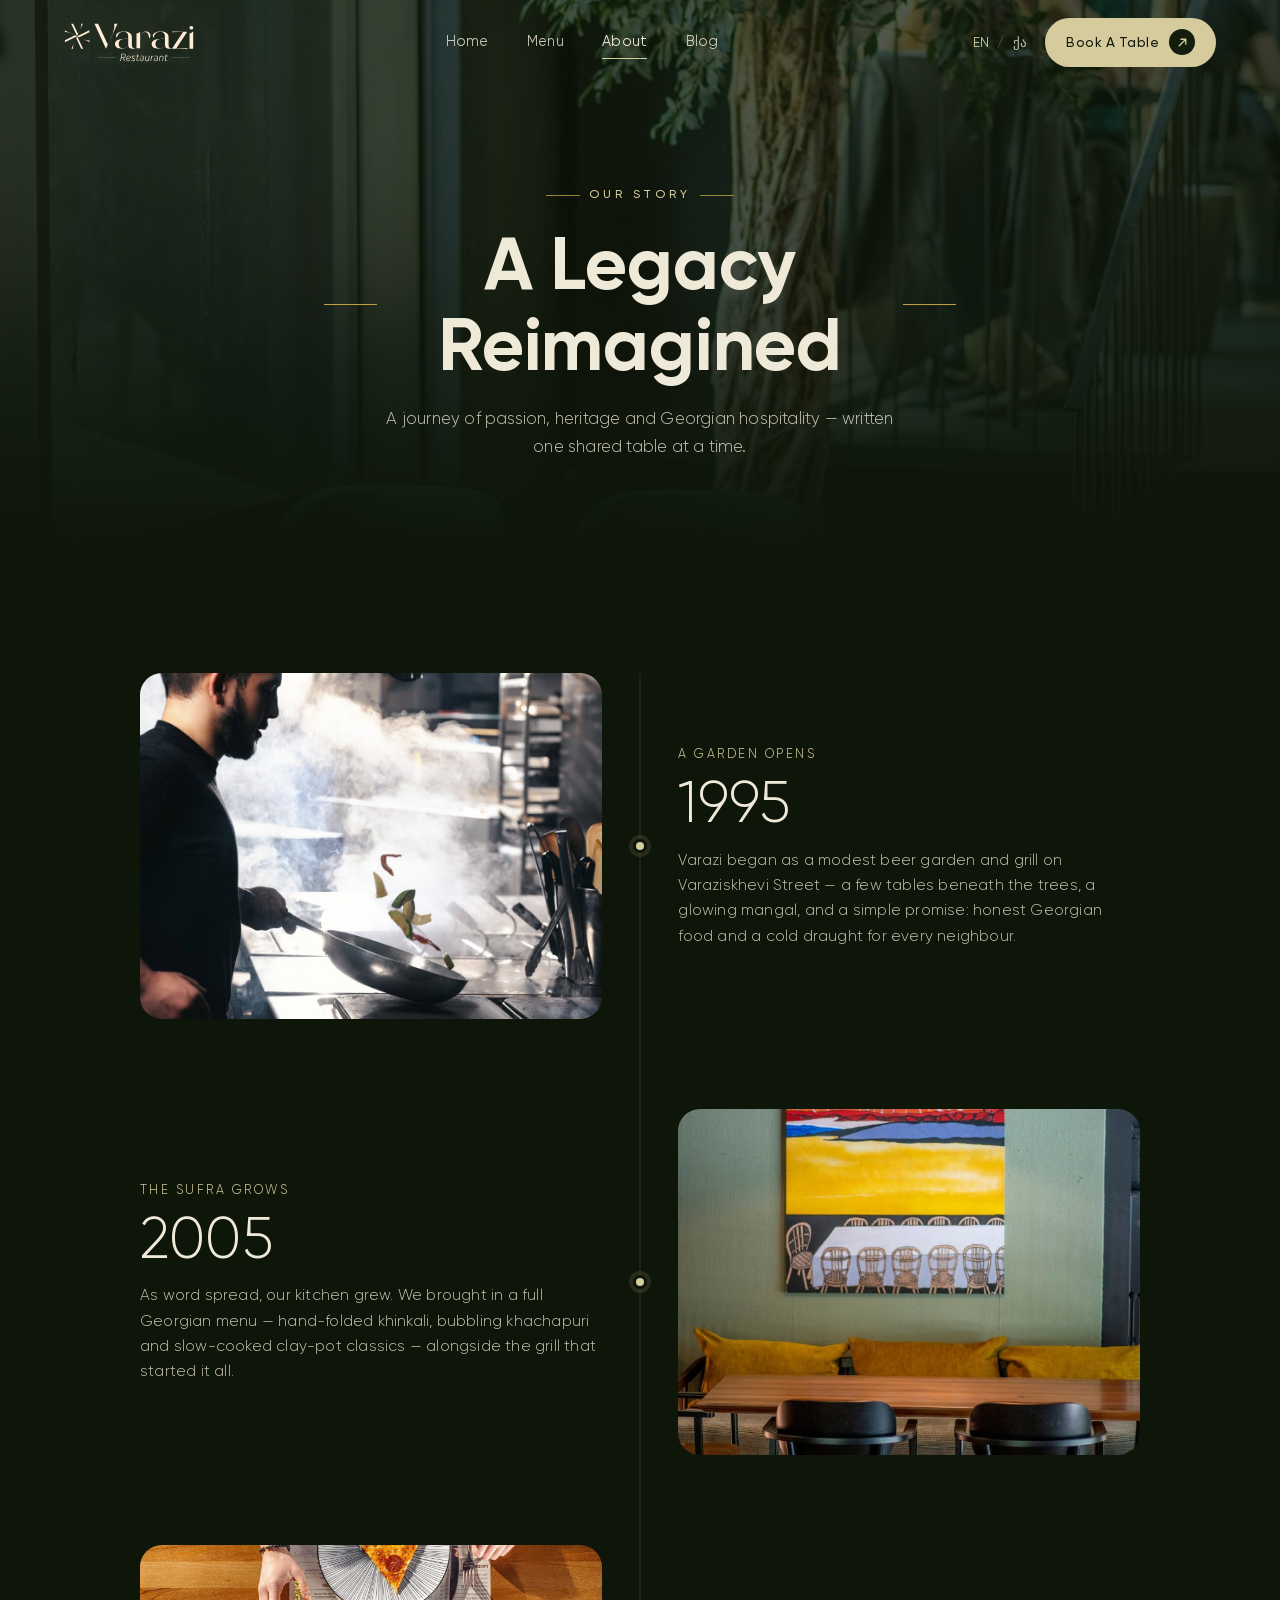
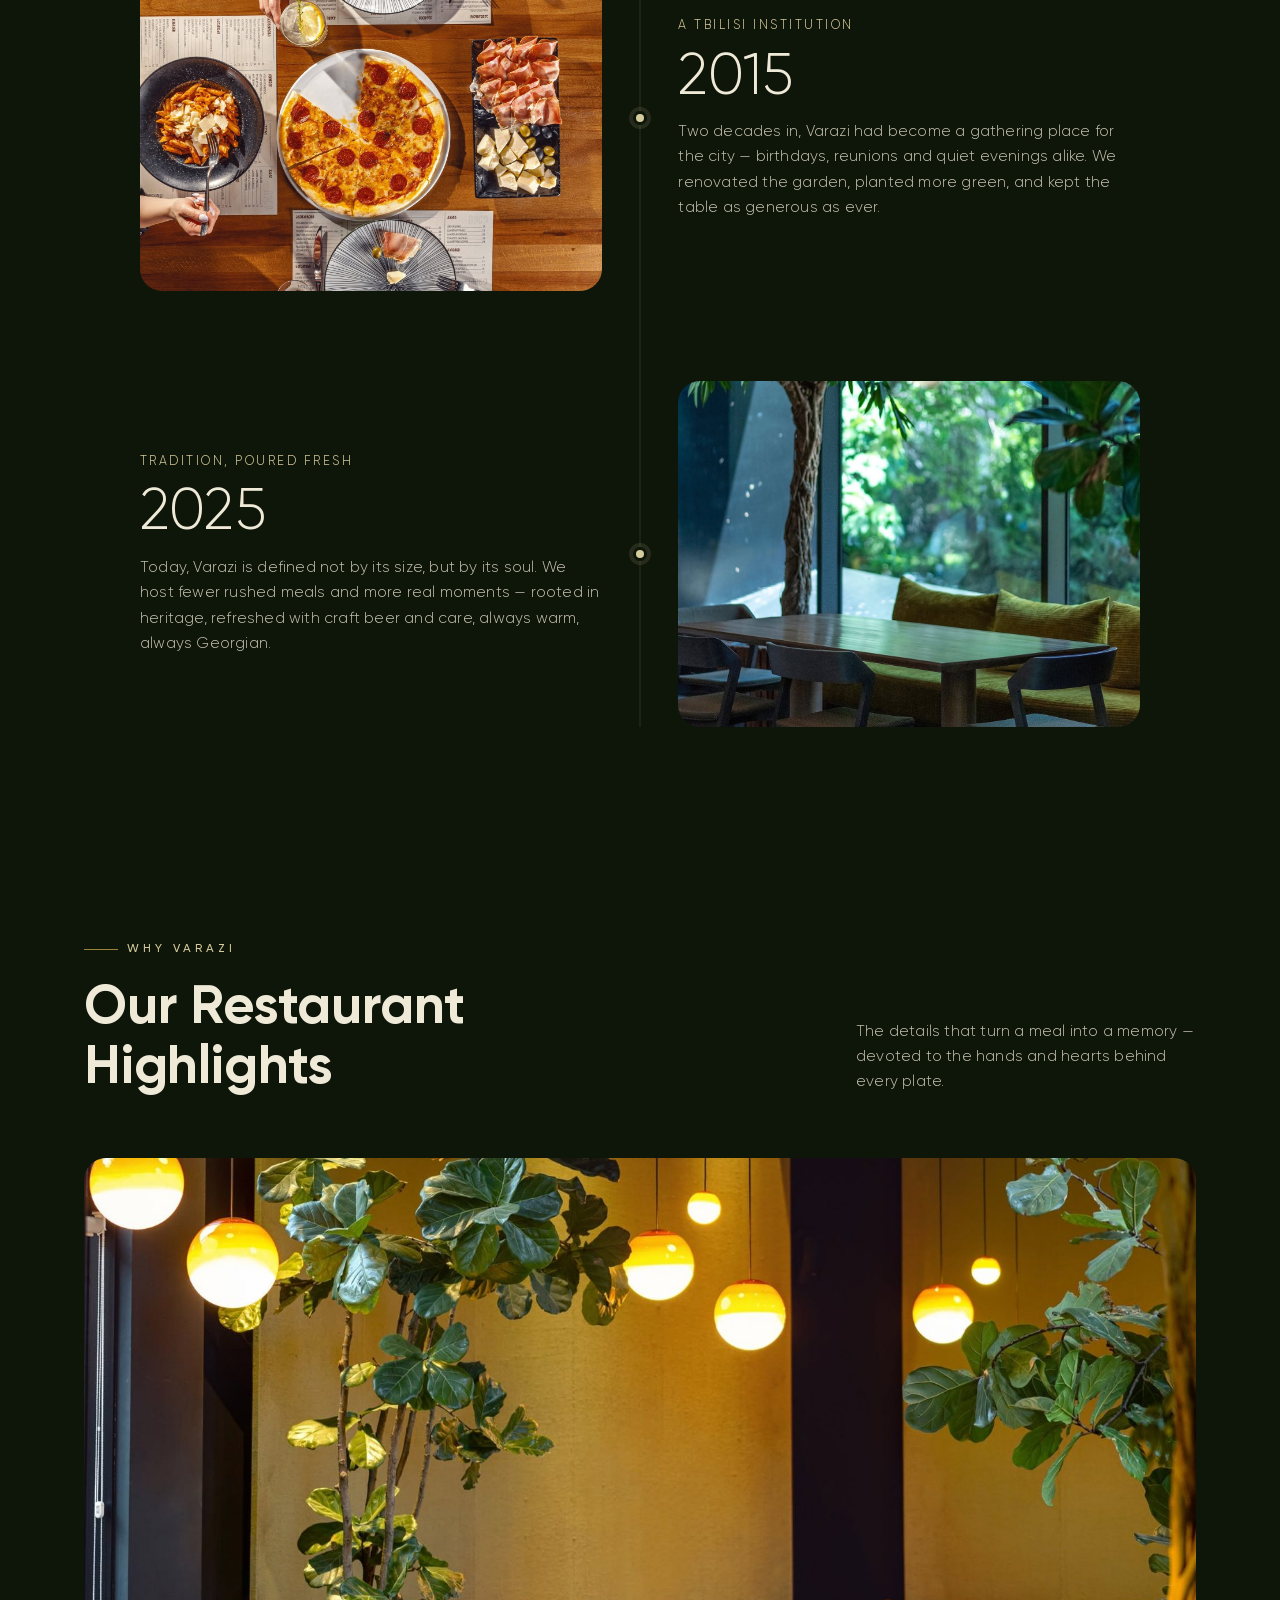
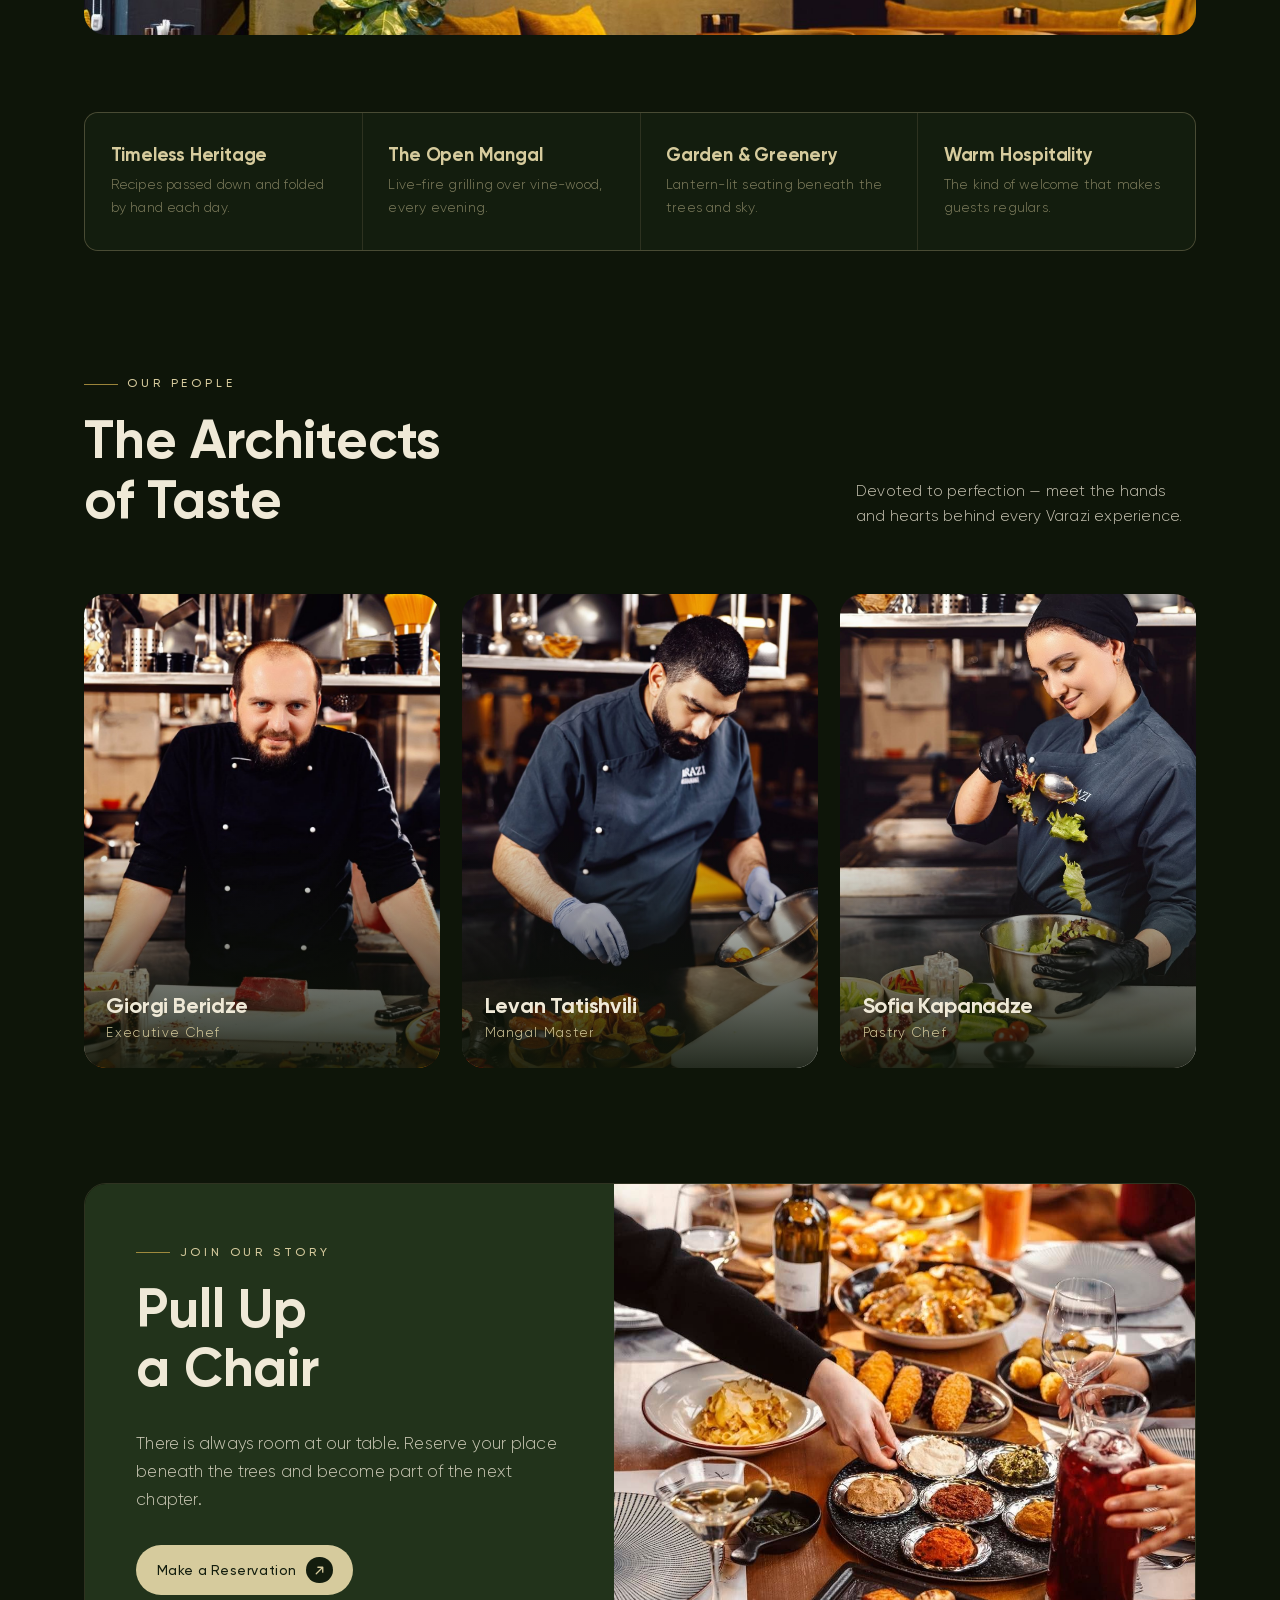
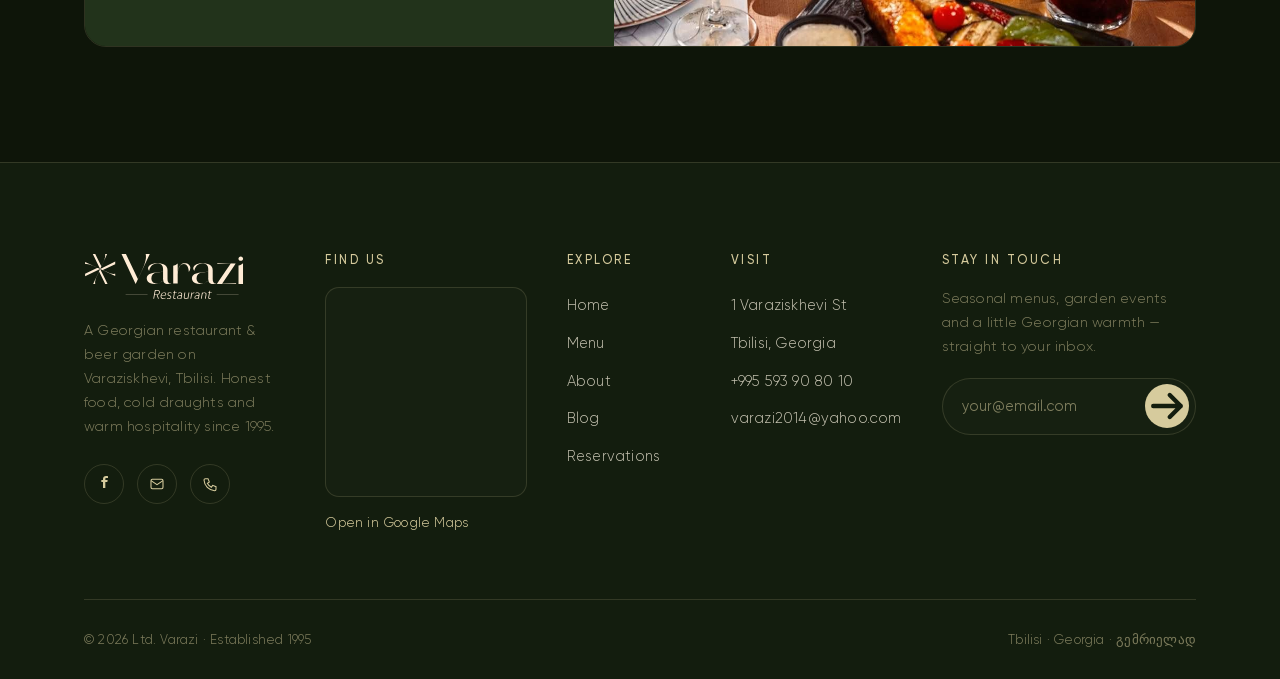
==== about.html @ 7b444b29 "Initial site" ====
<!DOCTYPE html>
<html lang="en">
<head>
<meta charset="UTF-8" />
<meta name="viewport" content="width=device-width, initial-scale=1.0" />
<script>document.documentElement.classList.add('js');(function(){try{var L=localStorage.getItem('varazi-lang')||'en';document.documentElement.lang=L;if(L==='ka')document.documentElement.classList.add('lang-ka');}catch(e){}})();</script>
<title>About — Varazi Georgian Restaurant & Beer Garden</title>
<meta name="description" content="The story of Varazi — three decades of Georgian hospitality, mangal grills and an open-air beer garden on Varaziskhevi, Tbilisi, since 1995." />
<link rel="preconnect" href="https://fonts.googleapis.com" />
<link rel="preconnect" href="https://fonts.gstatic.com" crossorigin />
<link rel="stylesheet" href="assets/css/styles.css?v=8" />
</head>
<body>

<!-- ============ NAV ============ -->
<header class="nav">
  <a class="brand" href="index.html" aria-label="Varazi home">
    <img class="brand-logo" src="assets/img/varazi-logo.svg" alt="Varazi" />
  </a>
  <nav class="nav-links">
    <a href="index.html">Home</a>
    <a href="menu.html">Menu</a>
    <a href="about.html" class="active">About</a>
    <a href="blog.html">Blog</a>
  </nav>
  <div class="nav-cta">
    <div class="lang-switch" role="group" aria-label="Language">
      <button type="button" data-lang="en">EN</button><span>/</span><button type="button" data-lang="ka">ქა</button>
    </div>
    <a href="reservations.html" class="btn btn-primary">Book A Table
      <span class="ico"><svg viewBox="0 0 16 16" fill="none" stroke="currentColor" stroke-width="1.6" stroke-linecap="round" stroke-linejoin="round"><path d="M4 12 12 4M6 4h6v6"/></svg></span>
    </a>
    <button class="nav-toggle" aria-label="Open menu"><span></span><span></span><span></span></button>
  </div>
</header>
<div class="nav-mobile">
  <a href="index.html">Home</a><a href="menu.html">Menu</a><a href="about.html">About</a><a href="blog.html">Blog</a>
  <a href="reservations.html" class="btn btn-primary">Book A Table
    <span class="ico"><svg viewBox="0 0 16 16" fill="none" stroke="currentColor" stroke-width="1.6" stroke-linecap="round" stroke-linejoin="round"><path d="M4 12 12 4M6 4h6v6"/></svg></span>
  </a>
  <div class="lang-switch lang-switch-mobile" role="group" aria-label="Language">
    <button type="button" data-lang="en">English</button><span>/</span><button type="button" data-lang="ka">ქართული</button>
  </div>
</div>

<!-- ============ PAGE HERO ============ -->
<section class="page-hero">
  <div class="hero-bg"><img src="assets/img/interior-7.jpg" alt="The Varazi garden" /></div>
  <div class="inner">
    <span class="eyebrow centered reveal">Our Story</span>
    <h1 class="reveal d1"><span class="deco-title">A Legacy Reimagined</span></h1>
    <p class="lead reveal d2" style="margin-inline:auto">A journey of passion, heritage and Georgian hospitality — written one shared table at a time.</p>
  </div>
</section>

<!-- ============ TIMELINE ============ -->
<section class="section-pad">
  <div class="wrap">
    <div class="timeline">

      <div class="t-item">
        <div class="t-img reveal"><img src="assets/img/interior-kitchen.jpg" alt="The early Varazi kitchen"></div>
        <span class="dot"></span>
        <div class="t-text reveal d1">
          <span class="label">A Garden Opens</span>
          <div class="yr">1995</div>
          <p>Varazi began as a modest beer garden and grill on Varaziskhevi Street — a few tables beneath the trees, a glowing mangal, and a simple promise: honest Georgian food and a cold draught for every neighbour.</p>
        </div>
      </div>

      <div class="t-item">
        <div class="t-img reveal"><img src="assets/img/interior-6.jpg" alt="The growing dining room"></div>
        <span class="dot"></span>
        <div class="t-text reveal d1">
          <span class="label">The Sufra Grows</span>
          <div class="yr">2005</div>
          <p>As word spread, our kitchen grew. We brought in a full Georgian menu — hand-folded khinkali, bubbling khachapuri and slow-cooked clay-pot classics — alongside the grill that started it all.</p>
        </div>
      </div>

      <div class="t-item">
        <div class="t-img reveal"><img src="assets/img/sufra-5.jpg" alt="A full Georgian feast"></div>
        <span class="dot"></span>
        <div class="t-text reveal d1">
          <span class="label">A Tbilisi Institution</span>
          <div class="yr">2015</div>
          <p>Two decades in, Varazi had become a gathering place for the city — birthdays, reunions and quiet evenings alike. We renovated the garden, planted more green, and kept the table as generous as ever.</p>
        </div>
      </div>

      <div class="t-item">
        <div class="t-img reveal"><img src="assets/img/interior-8.jpg" alt="Varazi today"></div>
        <span class="dot"></span>
        <div class="t-text reveal d1">
          <span class="label">Tradition, Poured Fresh</span>
          <div class="yr">2025</div>
          <p>Today, Varazi is defined not by its size, but by its soul. We host fewer rushed meals and more real moments — rooted in heritage, refreshed with craft beer and care, always warm, always Georgian.</p>
        </div>
      </div>

    </div>
  </div>
</section>

<!-- ============ HIGHLIGHTS ============ -->
<section class="section-pad" style="padding-top:0">
  <div class="wrap">
    <div class="sec-head">
      <div class="titles reveal">
        <span class="eyebrow">Why Varazi</span>
        <h2 class="section-title">Our Restaurant<br/>Highlights</h2>
      </div>
      <p class="note reveal d1">The details that turn a meal into a memory — devoted to the hands and hearts behind every plate.</p>
    </div>
    <div class="story-img reveal" style="aspect-ratio:21/9;border-radius:var(--radius-lg);overflow:hidden">
      <img src="assets/img/interior-11.jpg" alt="The Varazi garden at golden hour">
    </div>
    <div class="stats">
      <div class="stat reveal"><h3>Timeless Heritage</h3><p>Recipes passed down and folded by hand each day.</p></div>
      <div class="stat reveal d1"><h3>The Open Mangal</h3><p>Live-fire grilling over vine-wood, every evening.</p></div>
      <div class="stat reveal d2"><h3>Garden &amp; Greenery</h3><p>Lantern-lit seating beneath the trees and sky.</p></div>
      <div class="stat reveal d3"><h3>Warm Hospitality</h3><p>The kind of welcome that makes guests regulars.</p></div>
    </div>
  </div>
</section>

<!-- ============ TEAM ============ -->
<section class="section-pad" style="padding-top:0">
  <div class="wrap">
    <div class="sec-head">
      <div class="titles reveal">
        <span class="eyebrow">Our People</span>
        <h2 class="section-title">The Architects<br/>of Taste</h2>
      </div>
      <p class="note reveal d1">Devoted to perfection — meet the hands and hearts behind every Varazi experience.</p>
    </div>
    <div class="team-grid">
      <article class="team-card reveal">
        <img src="assets/img/sheff.jpg" alt="Giorgi Beridze">
        <div class="info"><h3>Giorgi Beridze</h3><span>Executive Chef</span></div>
      </article>
      <article class="team-card reveal d1">
        <img src="assets/img/interior-kitchen-3.jpg" alt="Levan Tatishvili">
        <div class="info"><h3>Levan Tatishvili</h3><span>Mangal Master</span></div>
      </article>
      <article class="team-card reveal d2">
        <img src="assets/img/interior-kitchen-4.jpg" alt="Sofia Kapanadze">
        <div class="info"><h3>Sofia Kapanadze</h3><span>Pastry Chef</span></div>
      </article>
    </div>
  </div>
</section>

<!-- ============ CTA ============ -->
<section class="section-pad" style="padding-top:0">
  <div class="wrap">
    <div class="reserve-cta reveal">
      <div class="info">
        <span class="eyebrow">Join Our Story</span>
        <h2 class="section-title">Pull Up<br/>a Chair</h2>
        <p class="lead" style="margin:1.2rem 0 2rem">There is always room at our table. Reserve your place beneath the trees and become part of the next chapter.</p>
        <a href="reservations.html" class="btn btn-primary">Make a Reservation
          <span class="ico"><svg viewBox="0 0 16 16" fill="none" stroke="currentColor" stroke-width="1.6" stroke-linecap="round" stroke-linejoin="round"><path d="M4 12 12 4M6 4h6v6"/></svg></span>
        </a>
      </div>
      <div class="pic"><img src="assets/img/sufra-1.jpg" alt="A shared Georgian table"></div>
    </div>
  </div>
</section>

<!-- ============ FOOTER ============ -->
<footer class="footer">
  <div class="wrap">
    <div class="footer-grid">
      <div>
        <a class="brand" href="index.html">
          <img class="brand-logo" src="assets/img/varazi-logo.svg" alt="Varazi" />
        </a>
        <p class="about">A Georgian restaurant &amp; beer garden on Varaziskhevi, Tbilisi. Honest food, cold draughts and warm hospitality since 1995.</p>
        <div class="socials">
          <a href="https://facebook.com/varazibeergarden" aria-label="Facebook"><svg viewBox="0 0 24 24" width="16" fill="currentColor"><path d="M14 9h3l.5-3H14V4.5c0-.8.3-1.5 1.5-1.5H18V.2C17.5.1 16.3 0 15 0c-2.7 0-4.5 1.6-4.5 4.6V6H8v3h2.5v9H14V9z"/></svg></a>
          <a href="mailto:varazi2014@yahoo.com" aria-label="Email"><svg viewBox="0 0 24 24" width="16" fill="none" stroke="currentColor" stroke-width="1.6"><rect x="3" y="5" width="18" height="14" rx="2"/><path d="m3 7 9 6 9-6"/></svg></a>
          <a href="tel:+995593908010" aria-label="Phone"><svg viewBox="0 0 24 24" width="16" fill="none" stroke="currentColor" stroke-width="1.6"><path d="M5 4h4l2 5-3 2a14 14 0 0 0 6 6l2-3 5 2v4a2 2 0 0 1-2 2A17 17 0 0 1 3 6a2 2 0 0 1 2-2z"/></svg></a>
        </div>
      </div>
      <div class="map">
        <h4>Find Us</h4>
        <div class="map-embed">
          <iframe src="https://www.openstreetmap.org/export/embed.html?bbox=44.77422%2C41.70745%2C44.78622%2C41.71545&amp;layer=mapnik&amp;marker=41.71145%2C44.78022" title="Varazi location map" loading="lazy" referrerpolicy="no-referrer-when-downgrade" allowfullscreen></iframe>
          <a class="map-overlay" href="https://www.google.com/maps/search/?api=1&amp;query=1+Varaziskhevi+Street,+Tbilisi,+Georgia" target="_blank" rel="noopener" aria-label="Open Varazi location in Google Maps"></a>
        </div>
        <a class="map-link" href="https://www.google.com/maps/search/?api=1&amp;query=1+Varaziskhevi+Street,+Tbilisi,+Georgia" target="_blank" rel="noopener">Open in Google Maps</a>
      </div>
      <div class="col">
        <h4>Explore</h4>
        <a href="index.html">Home</a><a href="menu.html">Menu</a><a href="about.html">About</a><a href="blog.html">Blog</a><a href="reservations.html">Reservations</a>
      </div>
      <div class="col">
        <h4>Visit</h4>
        <a href="#">1 Varaziskhevi St</a><a href="#">Tbilisi, Georgia</a><a href="tel:+995593908010">+995 593 90 80 10</a><a href="mailto:varazi2014@yahoo.com">varazi2014@yahoo.com</a>
      </div>
      <div class="news">
        <h4>Stay in Touch</h4>
        <p>Seasonal menus, garden events and a little Georgian warmth — straight to your inbox.</p>
        <form>
          <input type="email" placeholder="your@email.com" required aria-label="Email address" />
          <button type="submit" aria-label="Subscribe"><svg viewBox="0 0 16 16" fill="none" stroke="currentColor" stroke-width="1.6" stroke-linecap="round" stroke-linejoin="round"><path d="M3 8h10M9 4l4 4-4 4"/></svg></button>
        </form>
      </div>
    </div>
    <div class="footer-bottom">
      <span>© <span id="year">2025</span> Ltd. Varazi · Established 1995</span>
      <span>Tbilisi · Georgia · გემრიელად</span>
    </div>
  </div>
</footer>

<script>
(function(){
  var els=[].slice.call(document.querySelectorAll('.reveal'));
  if(!els.length)return;
  var showAll=function(){els.forEach(function(e){e.classList.add('in');});};
  if('IntersectionObserver' in window){
    var io=new IntersectionObserver(function(en){
      en.forEach(function(x){if(x.isIntersecting){x.target.classList.add('in');io.unobserve(x.target);}});
    },{threshold:0.08,rootMargin:'0px 0px -5% 0px'});
    els.forEach(function(e){io.observe(e);});
    setTimeout(showAll,1200);
    window.addEventListener('load',function(){setTimeout(showAll,200);});
  } else { showAll(); }
})();
</script>
<script src="assets/js/i18n.js?v=1"></script>
<script src="assets/js/main.js?v=3"></script>
</body>
</html>
---- assets/css/styles.css ----
/* ============================================================
   VARAZI — Restaurant & Beer Garden, Tbilisi
   Design system based on the Varazi brand book
   ============================================================ */

/* ---------- Fonts ---------- */
/* Noto Sans Georgian — Georgian text */
@import url('https://fonts.googleapis.com/css2?family=Noto+Sans+Georgian:wght@300;400;500;600;700&display=swap');

/* ---- Brand fonts (self-hosted) ---- */
/* Gilroy — primary sans (English / Latin), per brand book */
@font-face{font-family:'Gilroy';src:url('../fonts/Gilroy-Light.woff') format('woff');font-weight:300;font-style:normal;font-display:swap}
@font-face{font-family:'Gilroy';src:url('../fonts/Gilroy-Regular.woff') format('woff');font-weight:400;font-style:normal;font-display:swap}
@font-face{font-family:'Gilroy';src:url('../fonts/Gilroy-Medium.woff') format('woff');font-weight:500;font-style:normal;font-display:swap}
@font-face{font-family:'Gilroy';src:url('../fonts/Gilroy-SemiBold.woff') format('woff');font-weight:600;font-style:normal;font-display:swap}
@font-face{font-family:'Gilroy';src:url('../fonts/Gilroy-Bold.woff') format('woff');font-weight:700;font-style:normal;font-display:swap}
@font-face{font-family:'Gilroy';src:url('../fonts/Gilroy-ExtraBold.woff') format('woff');font-weight:800;font-style:normal;font-display:swap}
/* BPG Irubaqidze — Georgian, per brand book */
@font-face{font-family:'BPG Irubaqidze';src:url('../fonts/BPG-Irubaqidze.otf') format('opentype');font-weight:400;font-style:normal;font-display:swap}
/* Gilroy GEO — Georgian (only the Heavy weight was provided) */
@font-face{font-family:'Gilroy GEO';src:url('../fonts/GilroyGEO-Heavy.woff2') format('woff2'),url('../fonts/GilroyGEO-Heavy.woff') format('woff');font-weight:300 900;font-style:normal;font-display:swap}

/* ---------- Design tokens ---------- */
:root{
  /* Brand greens */
  --green-950:#0E1509;
  --green-900:#131D0E;
  --green-850:#162011;
  --green-800:#1A2615;
  --green-700:#22331B;
  --green-600:#2A3F23;
  --green-500:#3a5130;
  --olive:#526126;
  --sage:#98A869;

  /* Brand golds / warm */
  --gold:#D6CB9D;
  --gold-deep:#BFA047;
  --gold-bright:#D8B34A;
  --brass:#7B6823;
  --tan:#AA9C75;
  --red:#6D2324;

  /* Neutrals */
  --cream:#EFE9D7;
  --text:rgba(239,233,215,.82);
  --muted:rgba(214,203,157,.55);
  --line:rgba(214,203,157,.16);
  --line-strong:rgba(214,203,157,.30);

  /* Type */
  --serif:'Gilroy',-apple-system,Segoe UI,sans-serif;
  --geo:'Noto Serif Georgian',serif;
  --sans:'Gilroy',-apple-system,Segoe UI,Roboto,sans-serif;

  /* Layout */
  --wrap:1240px;
  --pad:clamp(20px,5vw,80px);
  --radius:14px;
  --radius-lg:22px;
  --ease:cubic-bezier(.22,.61,.36,1);
}

/* ---------- Reset ---------- */
*,*::before,*::after{box-sizing:border-box;margin:0;padding:0}
html{scroll-behavior:smooth;-webkit-text-size-adjust:100%}
body{
  font-family:var(--sans);
  background:var(--green-950);
  color:var(--text);
  line-height:1.65;
  font-weight:300;
  letter-spacing:.2px;
  overflow-x:hidden;
  -webkit-font-smoothing:antialiased;
}
img{display:block;max-width:100%;height:auto}
a{color:inherit;text-decoration:none}
button{font-family:inherit;cursor:pointer;border:none;background:none;color:inherit}
ul{list-style:none}
::selection{background:var(--gold);color:var(--green-900)}

/* ---------- Typography ---------- */
h1,h2,h3,h4{font-family:var(--serif);font-weight:700;color:var(--cream);line-height:1.1;letter-spacing:-.2px}
.display{font-size:clamp(2.6rem,6.5vw,5.6rem);font-weight:800;letter-spacing:-.5px}
h2.section-title{font-size:clamp(2rem,4.5vw,3.4rem)}
.eyebrow{
  font-family:var(--sans);font-weight:500;font-size:.74rem;
  letter-spacing:.32em;text-transform:uppercase;color:var(--gold);
  display:inline-flex;align-items:center;gap:.8em;
}
.eyebrow::before{content:"";width:34px;height:1px;background:var(--gold-deep);opacity:.8}
.eyebrow.centered{justify-content:center}
.eyebrow.centered::after{content:"";width:34px;height:1px;background:var(--gold-deep);opacity:.8}
.lead{font-size:1.05rem;color:var(--text);max-width:48ch}
.geo{font-family:var(--geo)}

/* ---------- Layout helpers ---------- */
.wrap{max-width:var(--wrap);margin-inline:auto;padding-inline:var(--pad)}
section{position:relative}
.section-pad{padding-block:clamp(64px,9vw,130px)}
.center{text-align:center}
.muted{color:var(--muted)}

/* ---------- Buttons ---------- */
.btn{
  display:inline-flex;align-items:center;gap:.7em;
  font-family:var(--sans);font-weight:500;font-size:.86rem;letter-spacing:.04em;
  padding:.85em 1.5em;border-radius:999px;
  transition:all .35s var(--ease);white-space:nowrap;
}
.btn .ico{
  display:grid;place-items:center;width:1.9em;height:1.9em;border-radius:50%;
  transition:transform .4s var(--ease),background .35s;
}
.btn svg{width:13px;height:13px}
.btn-primary{background:var(--gold);color:var(--green-900)}
.btn-primary .ico{background:var(--green-900);color:var(--gold)}
.btn-primary:hover{background:var(--gold-bright);transform:translateY(-2px)}
.btn-primary:hover .ico{transform:rotate(45deg)}
.btn-ghost{border:1px solid var(--line-strong);color:var(--cream)}
.btn-ghost .ico{background:rgba(214,203,157,.12);color:var(--gold)}
.btn-ghost:hover{border-color:var(--gold);background:rgba(214,203,157,.06)}
.btn-ghost:hover .ico{transform:rotate(45deg)}

/* ============================================================
   NAVBAR
   ============================================================ */
.nav{
  position:fixed;inset:0 0 auto 0;z-index:100;
  display:flex;align-items:center;justify-content:space-between;
  gap:2rem;padding:1.1rem var(--pad);
  transition:background .4s var(--ease),padding .4s var(--ease),border-color .4s;
  border-bottom:1px solid transparent;
}
.nav.scrolled{
  background:rgba(14,21,9,.86);backdrop-filter:blur(14px);
  border-bottom-color:var(--line);padding-block:.7rem;
}
.brand{display:flex;align-items:center;gap:.6rem;z-index:2}
.brand .mark{width:26px;height:26px;color:var(--gold);flex:none}
.brand .word{
  font-family:var(--serif);font-weight:600;font-size:1.5rem;
  letter-spacing:.22em;color:var(--cream);padding-left:.1em;
}
.brand-logo{width:130px;height:auto;flex:none;display:block;transition:width .4s var(--ease)}
.nav.scrolled .brand-logo{width:110px}
.footer .brand-logo{width:160px}

/* ---------- Language switch ---------- */
.lang-switch{display:flex;align-items:center;gap:.35rem;font-size:.82rem;font-weight:500;letter-spacing:.04em}
.lang-switch button{color:var(--text);padding:.2em .2em;transition:color .3s;font-family:inherit}
.lang-switch button:hover{color:var(--cream)}
.lang-switch button.active{color:var(--gold)}
.lang-switch span{opacity:.35}
.lang-switch-mobile{font-size:1.1rem;gap:.7rem;margin-top:.5rem}

/* ---------- Georgian language overrides ---------- */
html.lang-ka{--serif:'Noto Sans Georgian','Gilroy',sans-serif;--sans:'Noto Sans Georgian','Gilroy',sans-serif}
html.lang-ka h1,html.lang-ka h2,html.lang-ka h3,html.lang-ka h4{letter-spacing:0}
html.lang-ka .eyebrow,html.lang-ka .nav-links a{letter-spacing:.12em}
html.lang-ka .brand .word{letter-spacing:.1em}
/* Georgian headings run wider — size them so two-part titles stay on 2 lines */
html.lang-ka .section-title{font-size:clamp(1.5rem,2.6vw,2.05rem)}
html.lang-ka .sec-head .titles{max-width:46ch}
/* Georgian logo is taller — narrow it so both logos share the same height */
html.lang-ka .brand-logo{width:101px}
html.lang-ka .nav.scrolled .brand-logo{width:88px}
html.lang-ka .footer .brand-logo{width:126px}
.nav-links{display:flex;gap:2.4rem;align-items:center}
.nav-links a{
  font-size:.9rem;font-weight:400;color:var(--text);position:relative;padding:.2em 0;
  transition:color .3s;
}
.nav-links a::after{
  content:"";position:absolute;left:0;bottom:-2px;width:0;height:1px;
  background:var(--gold);transition:width .35s var(--ease);
}
.nav-links a:hover,.nav-links a.active{color:var(--cream)}
.nav-links a:hover::after,.nav-links a.active::after{width:100%}
.nav-cta{display:flex;align-items:center;gap:1rem;z-index:2}
.nav-mobile{display:none}
.nav-toggle{display:none;flex-direction:column;gap:5px;width:30px;height:24px;justify-content:center}
.nav-toggle span{height:1.5px;background:var(--cream);transition:.3s var(--ease);transform-origin:center}
.nav-toggle.open span:nth-child(1){transform:translateY(6.5px) rotate(45deg)}
.nav-toggle.open span:nth-child(2){opacity:0}
.nav-toggle.open span:nth-child(3){transform:translateY(-6.5px) rotate(-45deg)}

/* ============================================================
   HERO
   ============================================================ */
.hero{min-height:100svh;display:flex;align-items:center;position:relative;overflow:hidden}
.hero-bg{position:absolute;inset:0;z-index:0}
.hero-bg img{width:100%;height:100%;object-fit:cover;object-position:center}
.hero-bg::after{
  content:"";position:absolute;inset:0;
  background:
    linear-gradient(90deg,var(--green-950) 0%,rgba(14,21,9,.78) 38%,rgba(14,21,9,.25) 70%,rgba(14,21,9,.45) 100%),
    linear-gradient(0deg,var(--green-950) 2%,transparent 30%);
}
.hero-inner{position:relative;z-index:2;width:100%;padding-block:120px 60px}
.hero-dishes{display:flex;gap:1.2rem;margin-bottom:2.2rem}
.hero-dishes img{
  width:clamp(78px,9vw,120px);height:clamp(78px,9vw,120px);border-radius:50%;
  object-fit:cover;border:1px solid var(--line-strong);
  box-shadow:0 18px 40px rgba(0,0,0,.5);
}
.hero-dishes img:nth-child(2){transform:translateY(22px)}
.hero-dishes img:nth-child(3){transform:translateY(6px)}
.hero h1{margin:.4rem 0 1.4rem;max-width:14ch}
.hero .lead{margin-bottom:2.4rem}
.hero-actions{display:flex;gap:1rem;flex-wrap:wrap}
.scroll-hint{
  position:absolute;bottom:26px;left:50%;transform:translateX(-50%);z-index:2;
  font-size:.7rem;letter-spacing:.3em;text-transform:uppercase;color:var(--muted);
  display:flex;flex-direction:column;align-items:center;gap:.7rem;
}
.scroll-hint::after{content:"";width:1px;height:42px;background:linear-gradient(var(--gold),transparent);animation:pulse 2.2s infinite}
@keyframes pulse{0%,100%{opacity:.3}50%{opacity:1}}

/* ============================================================
   SECTION HEADER (shared)
   ============================================================ */
.sec-head{display:flex;justify-content:space-between;align-items:flex-end;gap:2rem;flex-wrap:wrap;margin-bottom:clamp(2.4rem,5vw,4rem)}
.sec-head .titles{max-width:40ch}
.sec-head h2{margin-top:1rem}
.sec-head .note{max-width:34ch;color:var(--text);font-size:.96rem}

/* ============================================================
   MENU CATEGORIES (home)
   ============================================================ */
.menu-feature{display:grid;grid-template-columns:1.1fr .9fr;gap:clamp(2rem,5vw,5rem);align-items:center}
.menu-list .m-item{
  display:block;padding:1.6rem 0;border-top:1px solid var(--line);
  transition:padding .4s var(--ease);
}
.menu-list .m-item:last-child{border-bottom:1px solid var(--line)}
.menu-list .m-item .row{display:flex;justify-content:space-between;align-items:center;gap:1rem}
.menu-list .m-item h3{font-size:clamp(1.5rem,2.6vw,2rem);transition:color .35s}
.menu-list .m-item p{margin-top:.5rem;font-size:.92rem;max-width:46ch;color:var(--muted)}
.menu-list .m-item .arrow{
  flex:none;width:28px;height:28px;display:grid;place-items:center;color:var(--gold);
  opacity:.6;transition:transform .45s var(--ease),opacity .3s var(--ease);
}
.menu-list .m-item .arrow svg{width:17px;height:17px;stroke-width:1.4}
.menu-list .m-item:hover{padding-left:1rem}
.menu-list .m-item:hover h3{color:var(--gold)}
.menu-list .m-item:hover .arrow{opacity:1;transform:translate(5px,-5px)}
.menu-feature-img{position:relative;border-radius:var(--radius-lg);overflow:hidden;aspect-ratio:4/5}
.menu-feature-img img{width:100%;height:100%;object-fit:cover;transition:transform 1.2s var(--ease)}
.menu-feature-img:hover img{transform:scale(1.06)}
.menu-feature-img .tag{
  position:absolute;left:1.2rem;bottom:1.2rem;background:rgba(14,21,9,.7);
  backdrop-filter:blur(6px);border:1px solid var(--line);padding:.5rem 1rem;border-radius:999px;
  font-size:.78rem;letter-spacing:.1em;color:var(--gold)
}

/* ============================================================
   SIGNATURE DISHES (carousel)
   ============================================================ */
.sig{background:var(--green-900)}
.sig-track-wrap{overflow:hidden}
.sig-track{display:flex;gap:1.4rem;cursor:ew-resize;touch-action:pan-y;user-select:none;will-change:transform}
.sig-card img{user-select:none;-webkit-user-drag:none}
.sig-card{
  flex:0 0 clamp(240px,28vw,330px);position:relative;border-radius:var(--radius-lg);
  overflow:hidden;aspect-ratio:3/4;
}
.sig-card img{width:100%;height:100%;object-fit:cover;transition:transform 1s var(--ease)}
.sig-card::after{content:"";position:absolute;inset:0;background:linear-gradient(0deg,rgba(14,21,9,.92),transparent 55%)}
.sig-card:hover img{transform:scale(1.07)}
.sig-card .cap{position:absolute;left:1.3rem;right:1.3rem;bottom:1.3rem;z-index:2}
.sig-card .cap small{color:var(--gold);font-size:.72rem;letter-spacing:.2em;text-transform:uppercase}
.sig-card .cap h3{font-size:1.3rem;margin-top:.35rem}
.sig-nav{display:flex;gap:.8rem;margin-top:2.2rem;justify-content:flex-end}
.sig-nav button{
  width:48px;height:48px;border-radius:50%;border:1px solid var(--line-strong);
  display:grid;place-items:center;color:var(--cream);transition:.3s
}
.sig-nav button:hover{background:var(--gold);color:var(--green-900);border-color:var(--gold)}
.sig-nav button:disabled{opacity:.3;cursor:default}
.sig-nav button:disabled:hover{background:none;color:var(--cream);border-color:var(--line-strong)}

/* ============================================================
   AMBIANCE GALLERY
   ============================================================ */
.gallery-row{display:grid;grid-template-columns:repeat(4,1fr);gap:1rem}
.gallery-row figure{overflow:hidden;border-radius:var(--radius);position:relative;aspect-ratio:4/5}
.gallery-row img{width:100%;height:100%;object-fit:cover;transition:transform 1s var(--ease)}
.gallery-row figure:hover img{transform:scale(1.08)}

/* ============================================================
   STORY / ABOUT TEASER + STATS
   ============================================================ */
.story{display:grid;grid-template-columns:.9fr 1.1fr;gap:clamp(2rem,5vw,5rem);align-items:center}
.story-img{position:relative;border-radius:var(--radius-lg);overflow:hidden;aspect-ratio:4/5}
.story-img img{width:100%;height:100%;object-fit:cover}
.badge{
  position:absolute;top:1.2rem;left:1.2rem;display:inline-flex;align-items:center;gap:.5rem;
  background:rgba(14,21,9,.78);backdrop-filter:blur(6px);border:1px solid var(--line);
  padding:.5rem 1rem;border-radius:999px;font-size:.78rem;color:var(--gold)
}
.story blockquote{
  font-family:var(--serif);font-style:italic;font-size:clamp(1.2rem,2vw,1.5rem);
  color:var(--cream);border-left:2px solid var(--gold-deep);padding-left:1.4rem;margin:1.6rem 0 2rem;line-height:1.5
}
.stats{display:grid;grid-template-columns:repeat(4,1fr);gap:1px;background:var(--line);border:1px solid var(--line);border-radius:var(--radius);overflow:hidden;margin-top:clamp(3rem,6vw,5rem)}
.stat{background:var(--green-900);padding:2rem 1.6rem;transition:background .4s}
.stat:hover{background:var(--green-850)}
.stat h3{font-size:1.15rem;color:var(--gold);margin-bottom:.5rem}
.stat p{font-size:.86rem;color:var(--muted)}

/* ============================================================
   TESTIMONIALS
   ============================================================ */
.testi{background:var(--green-900)}
.testi-grid{display:grid;grid-template-columns:1fr 1fr;gap:1.6rem}
.testi-card{background:var(--green-850);border:1px solid var(--line);border-radius:var(--radius-lg);overflow:hidden;display:flex;flex-direction:column}
.testi-card .who{display:flex;align-items:center;gap:1rem;padding:1.6rem 1.6rem 0}
.testi-card .who img{width:54px;height:54px;border-radius:50%;object-fit:cover;border:1px solid var(--line-strong)}
.testi-card .who h4{font-size:1.05rem}
.testi-card .who span{font-size:.78rem;color:var(--muted)}
.testi-card .photo{margin:1.4rem 1.6rem;border-radius:var(--radius);overflow:hidden;aspect-ratio:16/9}
.testi-card .photo img{width:100%;height:100%;object-fit:cover}
.testi-card .body{padding:0 1.6rem 1.8rem}
.stars{color:var(--gold-bright);letter-spacing:.2em;font-size:.95rem;margin-bottom:.8rem}
.testi-card .body h3{font-size:1.3rem;margin-bottom:.7rem}
.testi-card .body p{font-size:.92rem;color:var(--text)}

/* ============================================================
   RESERVATION CTA (home)
   ============================================================ */
.reserve-cta{display:grid;grid-template-columns:1fr 1.1fr;gap:0;border-radius:var(--radius-lg);overflow:hidden;border:1px solid var(--line)}
.reserve-cta .info{background:var(--green-700);padding:clamp(2rem,4vw,3.4rem)}
.reserve-cta .info h2{margin:1rem 0 2rem}
.hours{display:grid;gap:1.4rem;margin-bottom:2rem}
.hours .h-row{display:flex;justify-content:space-between;border-bottom:1px dashed var(--line);padding-bottom:.9rem}
.hours .h-row .day{color:var(--gold);font-size:.9rem;letter-spacing:.05em}
.hours .h-row .time{color:var(--cream);font-family:var(--serif);font-size:1.05rem}
.addr{font-size:.9rem;color:var(--text);margin-bottom:2rem;line-height:1.8}
.addr strong{color:var(--gold);font-weight:500;display:block;letter-spacing:.1em;text-transform:uppercase;font-size:.74rem;margin-bottom:.3rem}
.reserve-cta .pic{position:relative;min-height:340px}
.reserve-cta .pic img{position:absolute;inset:0;width:100%;height:100%;object-fit:cover}

/* ============================================================
   FOOTER
   ============================================================ */
.footer{background:var(--green-900);border-top:1px solid var(--line);padding-top:clamp(3.5rem,7vw,6rem)}
.footer-grid{display:grid;grid-template-columns:1.3fr 1.3fr .8fr .8fr 1.4fr;gap:2.5rem}
.footer .brand{margin-bottom:1.2rem}
.footer .about{font-size:.9rem;color:var(--muted);max-width:32ch;margin-bottom:1.6rem}
.footer .socials{display:flex;gap:.8rem}
.footer .socials a{width:40px;height:40px;border:1px solid var(--line);border-radius:50%;display:grid;place-items:center;color:var(--gold);transition:.3s}
.footer .socials a:hover{background:var(--gold);color:var(--green-900);border-color:var(--gold)}
.footer .map-embed{position:relative;border:1px solid var(--line);border-radius:var(--radius);overflow:hidden;height:210px;background:var(--green-850)}
.footer .map-embed .map-overlay{position:absolute;inset:0;z-index:2;cursor:pointer}
.footer .map-embed iframe{display:block;width:100%;height:100%;border:0;filter:grayscale(.2) contrast(.95)}
.footer .map-link{display:inline-block;font-size:.85rem;color:var(--gold);margin-top:.9rem;transition:color .3s}
.footer .map-link:hover{color:var(--gold-bright)}
.footer h4{font-family:var(--sans);font-size:.78rem;letter-spacing:.2em;text-transform:uppercase;color:var(--gold);margin-bottom:1.3rem;font-weight:500}
.footer .col a{display:block;font-size:.92rem;color:var(--text);padding:.42rem 0;transition:color .3s,padding-left .3s}
.footer .col a:hover{color:var(--gold);padding-left:.4rem}
.news p{font-size:.9rem;color:var(--muted);margin-bottom:1.2rem}
.news form{display:flex;gap:.6rem;background:var(--green-850);border:1px solid var(--line);border-radius:999px;padding:.35rem .35rem .35rem 1.2rem}
.news input{flex:1;background:none;border:none;color:var(--cream);font-family:var(--sans);font-size:.9rem;outline:none}
.news input::placeholder{color:var(--muted)}
.news button{width:44px;height:44px;border-radius:50%;background:var(--gold);color:var(--green-900);display:grid;place-items:center;flex:none;transition:.3s}
.news button:hover{background:var(--gold-bright)}
.footer-bottom{display:flex;justify-content:space-between;gap:1rem;flex-wrap:wrap;border-top:1px solid var(--line);margin-top:clamp(3rem,5vw,4.5rem);padding:1.8rem 0;font-size:.82rem;color:var(--muted)}

/* ---------- Back to top ---------- */
.back-to-top{
  position:fixed;right:clamp(18px,3vw,34px);bottom:clamp(18px,3vw,34px);z-index:90;
  width:48px;height:48px;border-radius:50%;display:grid;place-items:center;
  background:rgba(239,233,215,.92);color:var(--green-900);
  border:1px solid rgba(255,255,255,.45);box-shadow:0 10px 30px rgba(0,0,0,.35);
  -webkit-backdrop-filter:blur(8px);backdrop-filter:blur(8px);cursor:pointer;
  opacity:0;transform:translateY(14px) scale(.9);pointer-events:none;
  transition:opacity .4s var(--ease),transform .4s var(--ease),background .3s
}
.back-to-top svg{width:20px;height:20px}
.back-to-top.show{opacity:1;transform:none;pointer-events:auto}
.back-to-top:hover{background:#fff;transform:translateY(-3px)}

/* ============================================================
   PAGE HERO (inner pages)
   ============================================================ */
.page-hero{min-height:62vh;display:flex;align-items:center;justify-content:center;text-align:center;position:relative;overflow:hidden;padding-top:80px}
.page-hero .hero-bg::after{background:linear-gradient(0deg,var(--green-950),rgba(14,21,9,.55)),radial-gradient(ellipse at center,transparent,rgba(14,21,9,.5))}
.page-hero .inner{position:relative;z-index:2;max-width:760px;padding-inline:var(--pad)}
.page-hero h1{margin:1.2rem 0;font-size:clamp(2.4rem,6vw,4.6rem)}
.page-hero .deco-title{display:inline-flex;align-items:center;gap:1.2rem}
.page-hero .deco-title::before,.page-hero .deco-title::after{content:"";width:clamp(30px,8vw,80px);height:1px;background:var(--gold-deep)}

/* ============================================================
   ABOUT — TIMELINE
   ============================================================ */
.timeline{position:relative;max-width:1000px;margin-inline:auto}
.timeline::before{content:"";position:absolute;left:50%;top:0;bottom:0;width:1px;background:var(--line);transform:translateX(-50%)}
.t-item{display:grid;grid-template-columns:1fr 1fr;gap:clamp(2rem,6vw,5rem);align-items:center;margin-bottom:clamp(3rem,7vw,6rem);position:relative}
.t-item .t-img{border-radius:var(--radius-lg);overflow:hidden;aspect-ratio:4/3}
.t-item .t-img img{width:100%;height:100%;object-fit:cover;transition:transform 1.1s var(--ease)}
.t-item .t-img:hover img{transform:scale(1.06)}
.t-item .dot{position:absolute;left:50%;top:50%;transform:translate(-50%,-50%);width:14px;height:14px;border-radius:50%;background:var(--gold);border:3px solid var(--green-950);box-shadow:0 0 0 4px rgba(214,203,157,.12)}
.t-item:nth-child(even) .t-img{order:2}
.t-item .t-text .yr{font-family:var(--serif);font-size:clamp(2.4rem,5vw,3.6rem);color:var(--cream);line-height:1}
.t-item .t-text .label{color:var(--gold);font-size:.78rem;letter-spacing:.2em;text-transform:uppercase;margin-bottom:.6rem;display:block}
.t-item .t-text p{margin-top:1rem;color:var(--text);font-size:.96rem}

/* ============================================================
   TEAM
   ============================================================ */
.team-grid{display:grid;grid-template-columns:repeat(3,1fr);gap:1.4rem}
.team-card{position:relative;border-radius:var(--radius-lg);overflow:hidden;aspect-ratio:3/4}
.team-card img{width:100%;height:100%;object-fit:cover;transition:transform 1s var(--ease)}
.team-card::after{content:"";position:absolute;inset:0;background:linear-gradient(0deg,rgba(14,21,9,.9),transparent 50%)}
.team-card:hover img{transform:scale(1.06)}
.team-card .info{position:absolute;left:1.4rem;bottom:1.4rem;z-index:2}
.team-card .info h3{font-size:1.35rem}
.team-card .info span{color:var(--gold);font-size:.82rem;letter-spacing:.1em}

/* ============================================================
   MENU PAGE
   ============================================================ */
.menu-tabs{display:flex;gap:.7rem;flex-wrap:wrap;justify-content:center;margin-bottom:clamp(2.5rem,5vw,4rem)}
.menu-tabs button{
  padding:.6em 1.4em;border-radius:999px;border:1px solid var(--line-strong);
  font-size:.85rem;color:var(--text);letter-spacing:.04em;transition:.3s
}
.menu-tabs button:hover{border-color:var(--gold);color:var(--cream)}
.menu-tabs button.active{background:var(--gold);color:var(--green-900);border-color:var(--gold)}
.menu-cat{margin-bottom:clamp(3.5rem,7vw,6rem);scroll-margin-top:120px}
.menu-cat .cat-head{display:flex;align-items:center;gap:1.5rem;margin-bottom:2.6rem}
.menu-cat .cat-head .cimg{width:84px;height:84px;border-radius:50%;object-fit:cover;border:1px solid var(--line-strong);flex:none}
.menu-cat .cat-head h2{font-size:clamp(1.8rem,3.5vw,2.6rem)}
.menu-cat .cat-head p{font-size:.9rem;color:var(--muted);margin-top:.3rem}
.dish-grid{display:grid;grid-template-columns:1fr 1fr;gap:1.6rem 3.5rem}
.dish{display:flex;gap:1.2rem;align-items:flex-start;padding-bottom:1.5rem;border-bottom:1px solid var(--line)}
.dish .dimg{width:74px;height:74px;border-radius:12px;object-fit:cover;flex:none}
.dish .d-main{flex:1}
.dish .d-top{display:flex;justify-content:space-between;align-items:baseline;gap:.6rem}
.dish .d-top h3{font-size:1.12rem;font-family:var(--serif);color:var(--cream)}
.dish .dots{flex:1;border-bottom:1px dotted var(--line-strong);margin:0 .4rem;transform:translateY(-4px)}
.dish .price{font-family:var(--serif);color:var(--gold);font-size:1.1rem;white-space:nowrap}
.dish p{font-size:.84rem;color:var(--muted);margin-top:.35rem}
.dish .tag-v{display:inline-block;margin-top:.5rem;font-size:.66rem;letter-spacing:.12em;text-transform:uppercase;color:var(--sage);border:1px solid var(--line-strong);padding:.1em .6em;border-radius:999px}

/* ============================================================
   RESERVATION PAGE — FORM
   ============================================================ */
.reserve-wrap{display:grid;grid-template-columns:1.05fr .95fr;border:1px solid var(--line);border-radius:var(--radius-lg);overflow:hidden}
.reserve-form{background:var(--green-850);padding:clamp(2rem,4vw,3.6rem)}
.reserve-form h2{font-size:1.8rem;margin-bottom:.4rem}
.reserve-form .sub{color:var(--muted);font-size:.9rem;margin-bottom:2.2rem}
.field{margin-bottom:1.4rem}
.field-row{display:grid;grid-template-columns:1fr 1fr;gap:1.2rem}
.field label{display:block;font-size:.78rem;letter-spacing:.1em;text-transform:uppercase;color:var(--gold);margin-bottom:.6rem}
.field input,.field select{
  width:100%;background:var(--green-950);border:1px solid var(--line);border-radius:10px;
  padding:.95em 1.1em;color:var(--cream);font-family:var(--sans);font-size:.95rem;outline:none;transition:.3s
}
.field input::placeholder{color:rgba(214,203,157,.35)}
.field input:focus,.field select:focus{border-color:var(--gold);background:var(--green-900)}
.field input[type=date],.field input[type=time]{color-scheme:dark}
.reserve-form .btn-primary{width:100%;justify-content:center;margin-top:.6rem}
.reserve-pic{position:relative;min-height:400px}
.reserve-pic img{position:absolute;inset:0;width:100%;height:100%;object-fit:cover}
.form-note{margin-top:1.2rem;font-size:.82rem;color:var(--sage);text-align:center;display:none}
.form-note.show{display:block}
.contact-strip{display:grid;grid-template-columns:repeat(3,1fr);gap:1.4rem;margin-top:clamp(3rem,5vw,4.5rem)}
.contact-card{border:1px solid var(--line);border-radius:var(--radius);padding:1.8rem;text-align:center;transition:.4s}
.contact-card:hover{background:var(--green-900)}
.contact-card .ci{width:48px;height:48px;border-radius:50%;border:1px solid var(--line-strong);display:grid;place-items:center;color:var(--gold);margin:0 auto 1rem}
.contact-card h4{font-family:var(--serif);font-size:1.1rem;margin-bottom:.4rem}
.contact-card p{font-size:.88rem;color:var(--muted)}

/* ============================================================
   BLOG
   ============================================================ */
.blog-grid{display:grid;grid-template-columns:repeat(3,1fr);gap:1.6rem}
.post{border:1px solid var(--line);border-radius:var(--radius-lg);overflow:hidden;background:var(--green-900);transition:.4s var(--ease)}
.post:hover{transform:translateY(-6px);border-color:var(--line-strong)}
.post .pimg{aspect-ratio:16/10;overflow:hidden}
.post .pimg img{width:100%;height:100%;object-fit:cover;transition:transform 1s var(--ease)}
.post:hover .pimg img{transform:scale(1.06)}
.post .pbody{padding:1.6rem}
.post .meta{font-size:.74rem;letter-spacing:.14em;text-transform:uppercase;color:var(--gold);margin-bottom:.8rem}
.post h3{font-size:1.3rem;margin-bottom:.7rem;line-height:1.25}
.post p{font-size:.9rem;color:var(--muted)}

/* ============================================================
   SCROLL REVEAL
   ============================================================ */
/* Content is visible by default; only hidden (for animation) when JS is active.
   NOTE: the .in rule must be at least as specific as the hiding rule below,
   or opacity:0 wins and content never appears. */
html.js .reveal{opacity:0;transform:translateY(34px);transition:opacity .9s var(--ease),transform .9s var(--ease)}
html.js .reveal.in{opacity:1;transform:none}
.reveal.d1{transition-delay:.1s}.reveal.d2{transition-delay:.2s}.reveal.d3{transition-delay:.3s}.reveal.d4{transition-delay:.4s}

/* ============================================================
   RESPONSIVE
   ============================================================ */
@media(max-width:980px){
  .nav-links,.nav-cta .btn,.nav-cta .lang-switch{display:none}
  .nav-toggle{display:flex}
  .nav-mobile{
    position:fixed;inset:0;z-index:99;background:rgba(14,21,9,.97);backdrop-filter:blur(10px);
    display:flex;flex-direction:column;align-items:center;justify-content:center;gap:2rem;
    opacity:0;pointer-events:none;transition:opacity .4s
  }
  .nav-mobile.open{opacity:1;pointer-events:auto}
  .nav-mobile a{font-family:var(--serif);font-size:1.8rem;color:var(--cream)}
  .nav-mobile .btn{margin-top:1rem}
  .menu-feature,.story,.reserve-cta,.reserve-wrap{grid-template-columns:1fr}
  .reserve-cta .pic,.reserve-pic{min-height:300px;order:-1}
  .stats{grid-template-columns:1fr 1fr}
  .gallery-row{grid-template-columns:repeat(2,1fr)}
  .testi-grid,.team-grid,.blog-grid,.dish-grid,.contact-strip,.footer-grid{grid-template-columns:1fr}
  .footer-grid{gap:2rem}
  .team-grid{grid-template-columns:1fr 1fr}
  .timeline::before{left:18px}
  .t-item{grid-template-columns:1fr;gap:1.2rem;padding-left:48px}
  .t-item:nth-child(even) .t-img{order:0}
  .t-item .dot{left:18px}
  .menu-feature-img{aspect-ratio:16/10}
}
@media(max-width:560px){
  .team-grid{grid-template-columns:1fr}
  .field-row{grid-template-columns:1fr}
  .hero-dishes img:nth-child(2),.hero-dishes img:nth-child(3){transform:none}
  .stats{grid-template-columns:1fr}
  .sec-head{flex-direction:column;align-items:flex-start}
  h2.section-title{font-size:1.6rem}
  html.lang-ka .section-title{font-size:1.4rem}
}
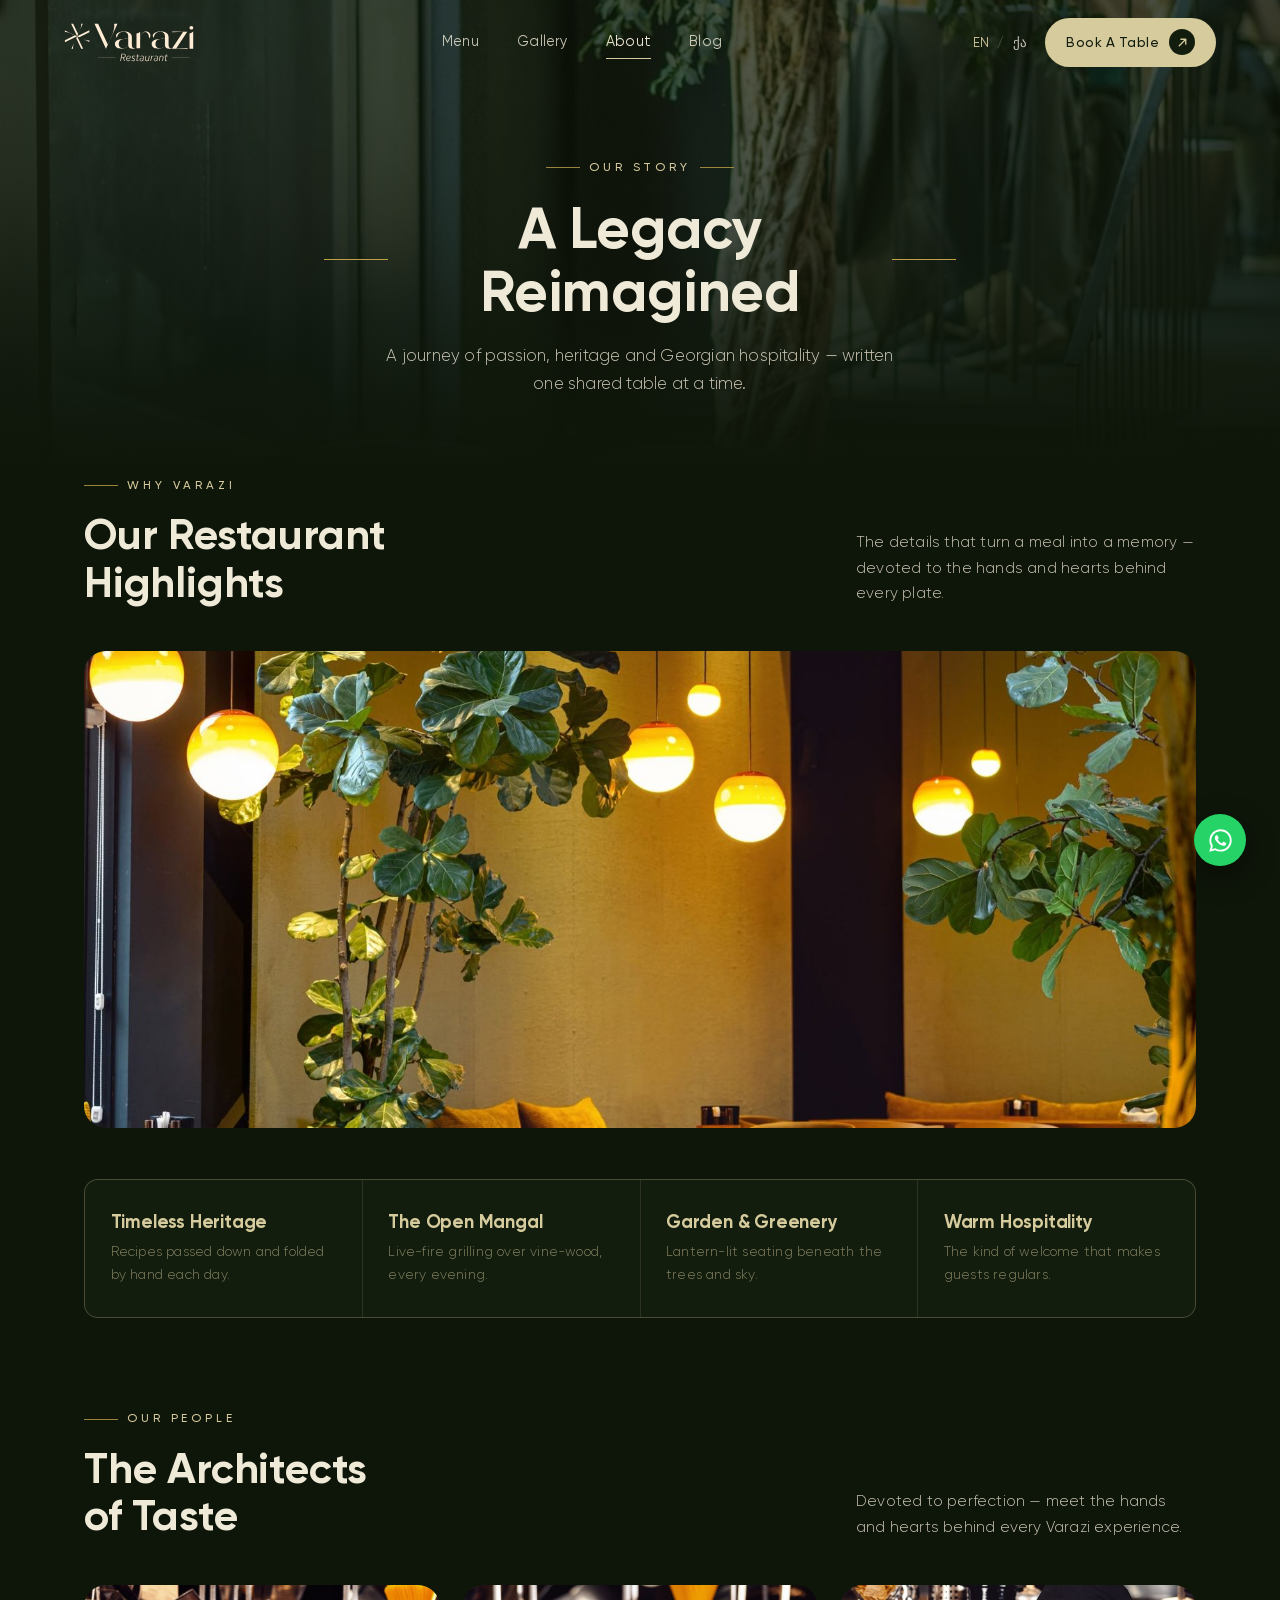
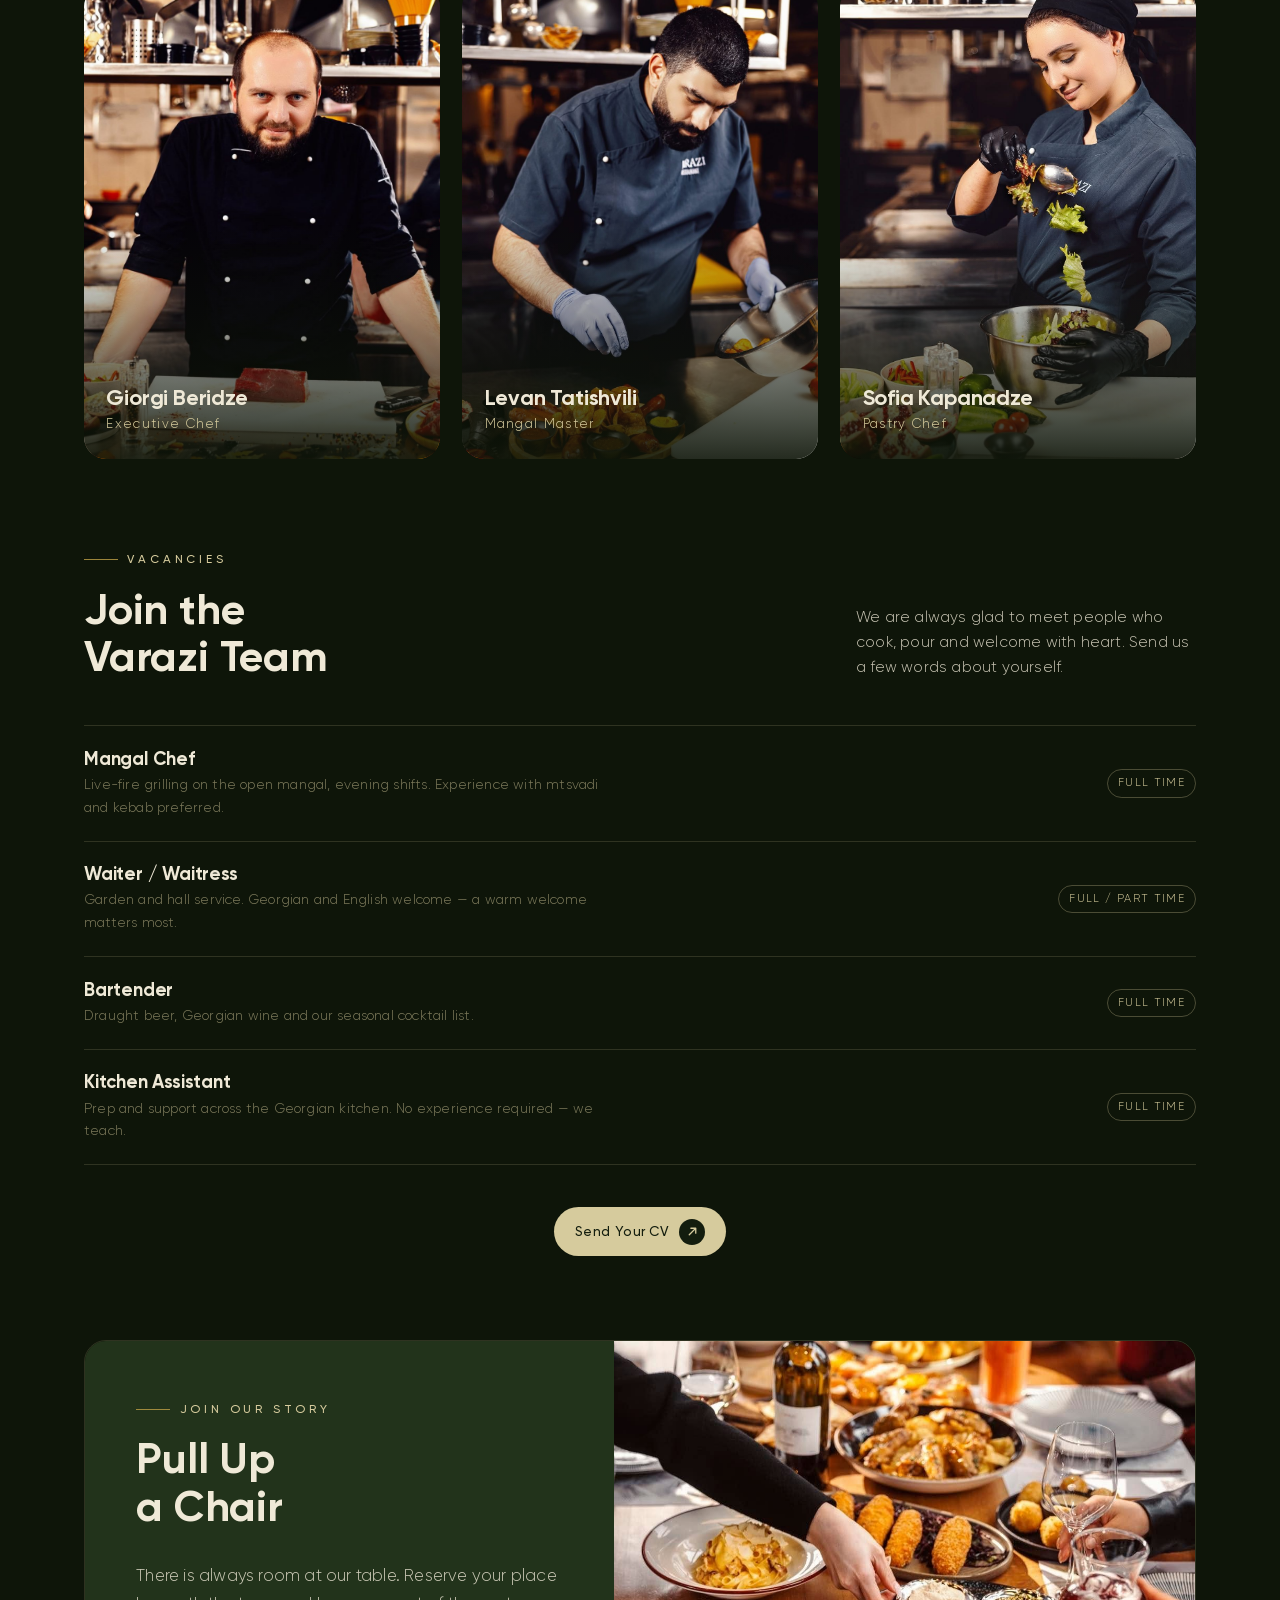
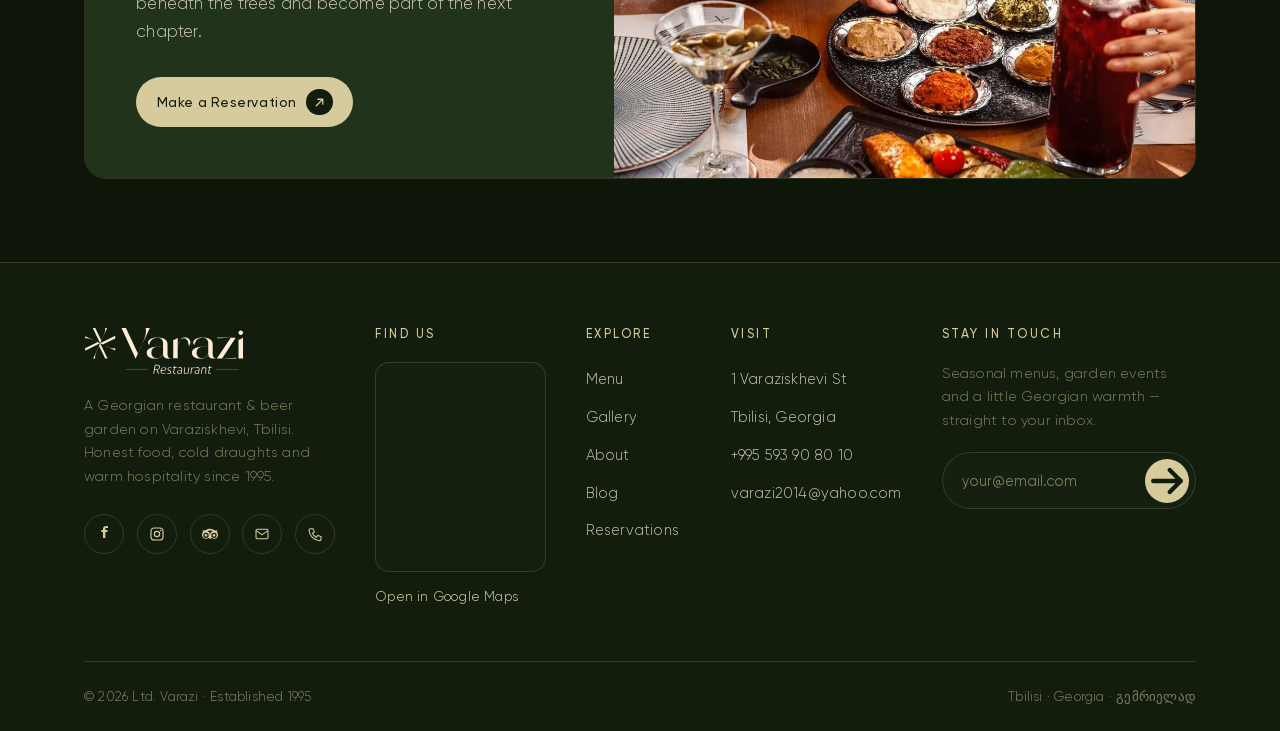
==== commit d72dcc53: "Add gallery, rework nav, and polish for phone Implements the 16-point design review.  - New gallery " ====
--- a/about.html
+++ b/about.html
@@ -8,7 +8,7 @@
 <meta name="description" content="The story of Varazi — three decades of Georgian hospitality, mangal grills and an open-air beer garden on Varaziskhevi, Tbilisi, since 1995." />
 <link rel="preconnect" href="https://fonts.googleapis.com" />
 <link rel="preconnect" href="https://fonts.gstatic.com" crossorigin />
-<link rel="stylesheet" href="assets/css/styles.css?v=8" />
+<link rel="stylesheet" href="assets/css/styles.css?v=12" />
 </head>
 <body>
 
@@ -18,8 +18,8 @@
     <img class="brand-logo" src="assets/img/varazi-logo.svg" alt="Varazi" />
   </a>
   <nav class="nav-links">
-    <a href="index.html">Home</a>
     <a href="menu.html">Menu</a>
+    <a href="gallery.html">Gallery</a>
     <a href="about.html" class="active">About</a>
     <a href="blog.html">Blog</a>
   </nav>
@@ -34,7 +34,7 @@
   </div>
 </header>
 <div class="nav-mobile">
-  <a href="index.html">Home</a><a href="menu.html">Menu</a><a href="about.html">About</a><a href="blog.html">Blog</a>
+  <a href="menu.html">Menu</a><a href="gallery.html">Gallery</a><a href="about.html">About</a><a href="blog.html">Blog</a>
   <a href="reservations.html" class="btn btn-primary">Book A Table
     <span class="ico"><svg viewBox="0 0 16 16" fill="none" stroke="currentColor" stroke-width="1.6" stroke-linecap="round" stroke-linejoin="round"><path d="M4 12 12 4M6 4h6v6"/></svg></span>
   </a>
@@ -50,55 +50,6 @@
     <span class="eyebrow centered reveal">Our Story</span>
     <h1 class="reveal d1"><span class="deco-title">A Legacy Reimagined</span></h1>
     <p class="lead reveal d2" style="margin-inline:auto">A journey of passion, heritage and Georgian hospitality — written one shared table at a time.</p>
-  </div>
-</section>
-
-<!-- ============ TIMELINE ============ -->
-<section class="section-pad">
-  <div class="wrap">
-    <div class="timeline">
-
-      <div class="t-item">
-        <div class="t-img reveal"><img src="assets/img/interior-kitchen.jpg" alt="The early Varazi kitchen"></div>
-        <span class="dot"></span>
-        <div class="t-text reveal d1">
-          <span class="label">A Garden Opens</span>
-          <div class="yr">1995</div>
-          <p>Varazi began as a modest beer garden and grill on Varaziskhevi Street — a few tables beneath the trees, a glowing mangal, and a simple promise: honest Georgian food and a cold draught for every neighbour.</p>
-        </div>
-      </div>
-
-      <div class="t-item">
-        <div class="t-img reveal"><img src="assets/img/interior-6.jpg" alt="The growing dining room"></div>
-        <span class="dot"></span>
-        <div class="t-text reveal d1">
-          <span class="label">The Sufra Grows</span>
-          <div class="yr">2005</div>
-          <p>As word spread, our kitchen grew. We brought in a full Georgian menu — hand-folded khinkali, bubbling khachapuri and slow-cooked clay-pot classics — alongside the grill that started it all.</p>
-        </div>
-      </div>
-
-      <div class="t-item">
-        <div class="t-img reveal"><img src="assets/img/sufra-5.jpg" alt="A full Georgian feast"></div>
-        <span class="dot"></span>
-        <div class="t-text reveal d1">
-          <span class="label">A Tbilisi Institution</span>
-          <div class="yr">2015</div>
-          <p>Two decades in, Varazi had become a gathering place for the city — birthdays, reunions and quiet evenings alike. We renovated the garden, planted more green, and kept the table as generous as ever.</p>
-        </div>
-      </div>
-
-      <div class="t-item">
-        <div class="t-img reveal"><img src="assets/img/interior-8.jpg" alt="Varazi today"></div>
-        <span class="dot"></span>
-        <div class="t-text reveal d1">
-          <span class="label">Tradition, Poured Fresh</span>
-          <div class="yr">2025</div>
-          <p>Today, Varazi is defined not by its size, but by its soul. We host fewer rushed meals and more real moments — rooted in heritage, refreshed with craft beer and care, always warm, always Georgian.</p>
-        </div>
-      </div>
-
-    </div>
   </div>
 </section>
 
@@ -151,6 +102,42 @@
   </div>
 </section>
 
+<!-- ============ VACANCIES ============ -->
+<section class="section-pad" style="padding-top:0">
+  <div class="wrap">
+    <div class="sec-head">
+      <div class="titles reveal">
+        <span class="eyebrow">Vacancies</span>
+        <h2 class="section-title">Join the<br/>Varazi Team</h2>
+      </div>
+      <p class="note reveal d1">We are always glad to meet people who cook, pour and welcome with heart. Send us a few words about yourself.</p>
+    </div>
+    <div class="vacancy-list reveal">
+      <div class="vacancy">
+        <div class="v-main"><h3>Mangal Chef</h3><p>Live-fire grilling on the open mangal, evening shifts. Experience with mtsvadi and kebab preferred.</p></div>
+        <span class="v-type">Full time</span>
+      </div>
+      <div class="vacancy">
+        <div class="v-main"><h3>Waiter / Waitress</h3><p>Garden and hall service. Georgian and English welcome — a warm welcome matters most.</p></div>
+        <span class="v-type">Full / Part time</span>
+      </div>
+      <div class="vacancy">
+        <div class="v-main"><h3>Bartender</h3><p>Draught beer, Georgian wine and our seasonal cocktail list.</p></div>
+        <span class="v-type">Full time</span>
+      </div>
+      <div class="vacancy">
+        <div class="v-main"><h3>Kitchen Assistant</h3><p>Prep and support across the Georgian kitchen. No experience required — we teach.</p></div>
+        <span class="v-type">Full time</span>
+      </div>
+    </div>
+    <div class="center reveal d1" style="margin-top:clamp(1.8rem,3.5vw,2.6rem)">
+      <a href="mailto:varazi2014@yahoo.com?subject=Vacancy%20application" class="btn btn-primary">Send Your CV
+        <span class="ico"><svg viewBox="0 0 16 16" fill="none" stroke="currentColor" stroke-width="1.6" stroke-linecap="round" stroke-linejoin="round"><path d="M4 12 12 4M6 4h6v6"/></svg></span>
+      </a>
+    </div>
+  </div>
+</section>
+
 <!-- ============ CTA ============ -->
 <section class="section-pad" style="padding-top:0">
   <div class="wrap">
@@ -178,7 +165,9 @@
         </a>
         <p class="about">A Georgian restaurant &amp; beer garden on Varaziskhevi, Tbilisi. Honest food, cold draughts and warm hospitality since 1995.</p>
         <div class="socials">
-          <a href="https://facebook.com/varazibeergarden" aria-label="Facebook"><svg viewBox="0 0 24 24" width="16" fill="currentColor"><path d="M14 9h3l.5-3H14V4.5c0-.8.3-1.5 1.5-1.5H18V.2C17.5.1 16.3 0 15 0c-2.7 0-4.5 1.6-4.5 4.6V6H8v3h2.5v9H14V9z"/></svg></a>
+          <a href="https://www.facebook.com/varazibeergarden/?locale=ka_GE" aria-label="Facebook"><svg viewBox="0 0 24 24" width="16" fill="currentColor"><path d="M14 9h3l.5-3H14V4.5c0-.8.3-1.5 1.5-1.5H18V.2C17.5.1 16.3 0 15 0c-2.7 0-4.5 1.6-4.5 4.6V6H8v3h2.5v9H14V9z"/></svg></a>
+          <a href="https://www.instagram.com/restaurantvarazi/" aria-label="Instagram"><svg viewBox="0 0 24 24" width="16" fill="none" stroke="currentColor" stroke-width="1.7"><rect x="3" y="3" width="18" height="18" rx="5"/><circle cx="12" cy="12" r="4"/><circle cx="17.4" cy="6.6" r="1.1" fill="currentColor" stroke="none"/></svg></a>
+          <a href="https://www.tripadvisor.com/Restaurant_Review-g294195-d16216231-Reviews-Varazi_Restaurant-Tbilisi.html" target="_blank" rel="noopener" aria-label="Tripadvisor"><svg viewBox="0 0 24 24" width="16" fill="currentColor"><path d="M12.006 4.295c-2.67 0-5.338.784-7.645 2.353H0l1.963 2.135a5.997 5.997 0 0 0 4.04 10.436 5.976 5.976 0 0 0 4.075-1.6L12 19.705l1.922-2.09a5.972 5.972 0 0 0 4.072 1.598 6 6 0 0 0 6-5.998 5.982 5.982 0 0 0-1.957-4.438l1.963-2.135h-4.361a13.505 13.505 0 0 0-7.633-2.347zM12 6.705c1.334 0 2.652.24 3.891.703a6.008 6.008 0 0 0-3.887 5.588 6.006 6.006 0 0 0-3.889-5.586A11.35 11.35 0 0 1 12 6.705zm-5.997 3.293a3.999 3.999 0 1 1 0 7.998 3.999 3.999 0 0 1 0-7.998zm11.994 0a3.999 3.999 0 1 1 0 7.998 3.999 3.999 0 0 1 0-7.998zm-11.994 1.9a2.1 2.1 0 1 0 0 4.199 2.1 2.1 0 0 0 0-4.2zm11.994 0a2.1 2.1 0 1 0 0 4.199 2.1 2.1 0 0 0 0-4.2z"/></svg></a>
           <a href="mailto:varazi2014@yahoo.com" aria-label="Email"><svg viewBox="0 0 24 24" width="16" fill="none" stroke="currentColor" stroke-width="1.6"><rect x="3" y="5" width="18" height="14" rx="2"/><path d="m3 7 9 6 9-6"/></svg></a>
           <a href="tel:+995593908010" aria-label="Phone"><svg viewBox="0 0 24 24" width="16" fill="none" stroke="currentColor" stroke-width="1.6"><path d="M5 4h4l2 5-3 2a14 14 0 0 0 6 6l2-3 5 2v4a2 2 0 0 1-2 2A17 17 0 0 1 3 6a2 2 0 0 1 2-2z"/></svg></a>
         </div>
@@ -193,7 +182,7 @@
       </div>
       <div class="col">
         <h4>Explore</h4>
-        <a href="index.html">Home</a><a href="menu.html">Menu</a><a href="about.html">About</a><a href="blog.html">Blog</a><a href="reservations.html">Reservations</a>
+        <a href="menu.html">Menu</a><a href="gallery.html">Gallery</a><a href="about.html">About</a><a href="blog.html">Blog</a><a href="reservations.html">Reservations</a>
       </div>
       <div class="col">
         <h4>Visit</h4>
@@ -214,6 +203,20 @@
     </div>
   </div>
 </footer>
+<!-- ============ WHATSAPP ============ -->
+<button class="wa-fab" aria-label="Contact us on WhatsApp" aria-expanded="false" aria-controls="wa-pop">
+  <svg viewBox="0 0 24 24" fill="currentColor" aria-hidden="true"><path d="M12.04 2C6.58 2 2.13 6.45 2.13 11.91c0 1.75.46 3.46 1.32 4.96L2 22l5.25-1.38a9.9 9.9 0 0 0 4.79 1.22h.01c5.46 0 9.91-4.45 9.91-9.91 0-2.65-1.03-5.14-2.9-7.01A9.82 9.82 0 0 0 12.04 2zm0 18.15h-.01a8.23 8.23 0 0 1-4.19-1.15l-.3-.18-3.12.82.83-3.04-.2-.31a8.2 8.2 0 0 1-1.26-4.38c0-4.54 3.7-8.24 8.25-8.24 2.2 0 4.27.86 5.83 2.42a8.19 8.19 0 0 1 2.41 5.83c0 4.54-3.7 8.23-8.24 8.23zm4.52-6.16c-.25-.12-1.47-.72-1.69-.81-.23-.08-.39-.12-.56.13-.16.24-.64.8-.79.97-.14.16-.29.18-.54.06-.25-.12-1.05-.39-1.99-1.23-.74-.66-1.23-1.47-1.38-1.72-.14-.25-.01-.38.11-.5.11-.11.25-.29.37-.43.12-.15.16-.25.25-.41.08-.17.04-.31-.02-.43-.06-.12-.56-1.34-.76-1.84-.2-.48-.41-.42-.56-.43-.14-.01-.31-.01-.47-.01-.17 0-.43.06-.66.31-.23.25-.86.85-.86 2.07 0 1.22.89 2.4 1.01 2.56.12.17 1.75 2.67 4.23 3.74.59.26 1.05.41 1.41.52.59.19 1.13.16 1.56.1.48-.07 1.47-.6 1.68-1.18.21-.58.21-1.07.14-1.18-.06-.11-.22-.17-.47-.29z"/></svg>
+</button>
+<div class="wa-pop" id="wa-pop" role="dialog" aria-label="WhatsApp">
+  <button class="wa-close" aria-label="Close"><svg viewBox="0 0 16 16" fill="none" stroke="currentColor" stroke-width="2" stroke-linecap="round"><path d="M3 3l10 10M13 3 3 13"/></svg></button>
+  <div class="wa-head">
+    <span class="wa-avatar"><svg viewBox="0 0 24 24" fill="currentColor" aria-hidden="true"><path d="M12.04 2C6.58 2 2.13 6.45 2.13 11.91c0 1.75.46 3.46 1.32 4.96L2 22l5.25-1.38a9.9 9.9 0 0 0 4.79 1.22h.01c5.46 0 9.91-4.45 9.91-9.91 0-2.65-1.03-5.14-2.9-7.01A9.82 9.82 0 0 0 12.04 2zm0 18.15h-.01a8.23 8.23 0 0 1-4.19-1.15l-.3-.18-3.12.82.83-3.04-.2-.31a8.2 8.2 0 0 1-1.26-4.38c0-4.54 3.7-8.24 8.25-8.24 2.2 0 4.27.86 5.83 2.42a8.19 8.19 0 0 1 2.41 5.83c0 4.54-3.7 8.23-8.24 8.23zm4.52-6.16c-.25-.12-1.47-.72-1.69-.81-.23-.08-.39-.12-.56.13-.16.24-.64.8-.79.97-.14.16-.29.18-.54.06-.25-.12-1.05-.39-1.99-1.23-.74-.66-1.23-1.47-1.38-1.72-.14-.25-.01-.38.11-.5.11-.11.25-.29.37-.43.12-.15.16-.25.25-.41.08-.17.04-.31-.02-.43-.06-.12-.56-1.34-.76-1.84-.2-.48-.41-.42-.56-.43-.14-.01-.31-.01-.47-.01-.17 0-.43.06-.66.31-.23.25-.86.85-.86 2.07 0 1.22.89 2.4 1.01 2.56.12.17 1.75 2.67 4.23 3.74.59.26 1.05.41 1.41.52.59.19 1.13.16 1.56.1.48-.07 1.47-.6 1.68-1.18.21-.58.21-1.07.14-1.18-.06-.11-.22-.17-.47-.29z"/></svg></span>
+    <div><h4>Varazi</h4><span class="wa-status">Typically replies within an hour</span></div>
+  </div>
+  <p>Questions about a table, a large group or the garden? Message us on WhatsApp.</p>
+  <a class="wa-cta" href="https://wa.me/995593908010" target="_blank" rel="noopener">Chat on WhatsApp</a>
+</div>
+
 
 <script>
 (function(){
@@ -230,7 +233,7 @@
   } else { showAll(); }
 })();
 </script>
-<script src="assets/js/i18n.js?v=1"></script>
-<script src="assets/js/main.js?v=3"></script>
+<script src="assets/js/i18n.js?v=2"></script>
+<script src="assets/js/main.js?v=5"></script>
 </body>
 </html>
--- a/assets/css/styles.css
+++ b/assets/css/styles.css
@@ -59,6 +59,7 @@
   --radius:14px;
   --radius-lg:22px;
   --ease:cubic-bezier(.22,.61,.36,1);
+  --fab-edge:clamp(14px,3vw,34px);   /* inset for the stacked WhatsApp / back-to-top buttons */
 }
 
 /* ---------- Reset ---------- */
@@ -82,8 +83,8 @@
 
 /* ---------- Typography ---------- */
 h1,h2,h3,h4{font-family:var(--serif);font-weight:700;color:var(--cream);line-height:1.1;letter-spacing:-.2px}
-.display{font-size:clamp(2.6rem,6.5vw,5.6rem);font-weight:800;letter-spacing:-.5px}
-h2.section-title{font-size:clamp(2rem,4.5vw,3.4rem)}
+.display{font-size:clamp(2.3rem,5.4vw,4.5rem);font-weight:800;letter-spacing:-.5px}
+h2.section-title{font-size:clamp(1.8rem,3.6vw,2.7rem)}
 .eyebrow{
   font-family:var(--sans);font-weight:500;font-size:.74rem;
   letter-spacing:.32em;text-transform:uppercase;color:var(--gold);
@@ -98,7 +99,7 @@
 /* ---------- Layout helpers ---------- */
 .wrap{max-width:var(--wrap);margin-inline:auto;padding-inline:var(--pad)}
 section{position:relative}
-.section-pad{padding-block:clamp(64px,9vw,130px)}
+.section-pad{padding-block:clamp(48px,6.5vw,96px)}
 .center{text-align:center}
 .muted{color:var(--muted)}
 
@@ -198,7 +199,7 @@
     linear-gradient(90deg,var(--green-950) 0%,rgba(14,21,9,.78) 38%,rgba(14,21,9,.25) 70%,rgba(14,21,9,.45) 100%),
     linear-gradient(0deg,var(--green-950) 2%,transparent 30%);
 }
-.hero-inner{position:relative;z-index:2;width:100%;padding-block:120px 60px}
+.hero-inner{position:relative;z-index:2;width:100%;padding-block:104px 48px}
 .hero-dishes{display:flex;gap:1.2rem;margin-bottom:2.2rem}
 .hero-dishes img{
   width:clamp(78px,9vw,120px);height:clamp(78px,9vw,120px);border-radius:50%;
@@ -221,7 +222,7 @@
 /* ============================================================
    SECTION HEADER (shared)
    ============================================================ */
-.sec-head{display:flex;justify-content:space-between;align-items:flex-end;gap:2rem;flex-wrap:wrap;margin-bottom:clamp(2.4rem,5vw,4rem)}
+.sec-head{display:flex;justify-content:space-between;align-items:flex-end;gap:2rem;flex-wrap:wrap;margin-bottom:clamp(1.8rem,3.6vw,2.8rem)}
 .sec-head .titles{max-width:40ch}
 .sec-head h2{margin-top:1rem}
 .sec-head .note{max-width:34ch;color:var(--text);font-size:.96rem}
@@ -304,7 +305,7 @@
   font-family:var(--serif);font-style:italic;font-size:clamp(1.2rem,2vw,1.5rem);
   color:var(--cream);border-left:2px solid var(--gold-deep);padding-left:1.4rem;margin:1.6rem 0 2rem;line-height:1.5
 }
-.stats{display:grid;grid-template-columns:repeat(4,1fr);gap:1px;background:var(--line);border:1px solid var(--line);border-radius:var(--radius);overflow:hidden;margin-top:clamp(3rem,6vw,5rem)}
+.stats{display:grid;grid-template-columns:repeat(4,1fr);gap:1px;background:var(--line);border:1px solid var(--line);border-radius:var(--radius);overflow:hidden;margin-top:clamp(2.2rem,4vw,3.4rem)}
 .stat{background:var(--green-900);padding:2rem 1.6rem;transition:background .4s}
 .stat:hover{background:var(--green-850)}
 .stat h3{font-size:1.15rem;color:var(--gold);margin-bottom:.5rem}
@@ -345,7 +346,7 @@
 /* ============================================================
    FOOTER
    ============================================================ */
-.footer{background:var(--green-900);border-top:1px solid var(--line);padding-top:clamp(3.5rem,7vw,6rem)}
+.footer{background:var(--green-900);border-top:1px solid var(--line);padding-top:clamp(2.8rem,5vw,4.4rem)}
 .footer-grid{display:grid;grid-template-columns:1.3fr 1.3fr .8fr .8fr 1.4fr;gap:2.5rem}
 .footer .brand{margin-bottom:1.2rem}
 .footer .about{font-size:.9rem;color:var(--muted);max-width:32ch;margin-bottom:1.6rem}
@@ -366,11 +367,11 @@
 .news input::placeholder{color:var(--muted)}
 .news button{width:44px;height:44px;border-radius:50%;background:var(--gold);color:var(--green-900);display:grid;place-items:center;flex:none;transition:.3s}
 .news button:hover{background:var(--gold-bright)}
-.footer-bottom{display:flex;justify-content:space-between;gap:1rem;flex-wrap:wrap;border-top:1px solid var(--line);margin-top:clamp(3rem,5vw,4.5rem);padding:1.8rem 0;font-size:.82rem;color:var(--muted)}
+.footer-bottom{display:flex;justify-content:space-between;gap:1rem;flex-wrap:wrap;border-top:1px solid var(--line);margin-top:clamp(2.2rem,4vw,3.2rem);padding:1.5rem 0;font-size:.82rem;color:var(--muted)}
 
 /* ---------- Back to top ---------- */
 .back-to-top{
-  position:fixed;right:clamp(18px,3vw,34px);bottom:clamp(18px,3vw,34px);z-index:90;
+  position:fixed;right:var(--fab-edge);bottom:var(--fab-edge);z-index:90;
   width:48px;height:48px;border-radius:50%;display:grid;place-items:center;
   background:rgba(239,233,215,.92);color:var(--green-900);
   border:1px solid rgba(255,255,255,.45);box-shadow:0 10px 30px rgba(0,0,0,.35);
@@ -385,10 +386,10 @@
 /* ============================================================
    PAGE HERO (inner pages)
    ============================================================ */
-.page-hero{min-height:62vh;display:flex;align-items:center;justify-content:center;text-align:center;position:relative;overflow:hidden;padding-top:80px}
+.page-hero{min-height:52vh;display:flex;align-items:center;justify-content:center;text-align:center;position:relative;overflow:hidden;padding-top:80px}
 .page-hero .hero-bg::after{background:linear-gradient(0deg,var(--green-950),rgba(14,21,9,.55)),radial-gradient(ellipse at center,transparent,rgba(14,21,9,.5))}
 .page-hero .inner{position:relative;z-index:2;max-width:760px;padding-inline:var(--pad)}
-.page-hero h1{margin:1.2rem 0;font-size:clamp(2.4rem,6vw,4.6rem)}
+.page-hero h1{margin:1.2rem 0;font-size:clamp(2.1rem,4.6vw,3.6rem)}
 .page-hero .deco-title{display:inline-flex;align-items:center;gap:1.2rem}
 .page-hero .deco-title::before,.page-hero .deco-title::after{content:"";width:clamp(30px,8vw,80px);height:1px;background:var(--gold-deep)}
 
@@ -429,7 +430,7 @@
 }
 .menu-tabs button:hover{border-color:var(--gold);color:var(--cream)}
 .menu-tabs button.active{background:var(--gold);color:var(--green-900);border-color:var(--gold)}
-.menu-cat{margin-bottom:clamp(3.5rem,7vw,6rem);scroll-margin-top:120px}
+.menu-cat{margin-bottom:clamp(2.6rem,5vw,4.2rem);scroll-margin-top:110px}
 .menu-cat .cat-head{display:flex;align-items:center;gap:1.5rem;margin-bottom:2.6rem}
 .menu-cat .cat-head .cimg{width:84px;height:84px;border-radius:50%;object-fit:cover;border:1px solid var(--line-strong);flex:none}
 .menu-cat .cat-head h2{font-size:clamp(1.8rem,3.5vw,2.6rem)}
@@ -489,6 +490,131 @@
 .post p{font-size:.9rem;color:var(--muted)}
 
 /* ============================================================
+   GALLERY PAGE
+   ============================================================ */
+.gallery-tabs{display:flex;gap:.6rem;justify-content:center;margin-bottom:clamp(1.4rem,2.6vw,2.1rem)}
+.gallery-tabs button{padding:.62em 1.8em;border-radius:999px;border:1px solid var(--line-strong);font-size:.9rem;color:var(--text);letter-spacing:.06em;transition:.3s}
+.gallery-tabs button:hover{border-color:var(--gold);color:var(--cream)}
+.gallery-tabs button.active{background:var(--gold);color:var(--green-900);border-color:var(--gold)}
+.gal-panel{display:none}
+.gal-panel.active{display:block}
+.gal-filters{display:flex;gap:.5rem;flex-wrap:wrap;justify-content:center;margin-bottom:clamp(1.4rem,2.6vw,2.1rem)}
+.gal-filters button{padding:.45em 1.15em;border-radius:999px;border:1px solid var(--line);font-size:.8rem;color:var(--muted);transition:.3s}
+.gal-filters button:hover{border-color:var(--gold);color:var(--cream)}
+.gal-filters button.active{border-color:var(--gold);color:var(--gold);background:rgba(214,203,157,.08)}
+.gal-grid{display:grid;grid-template-columns:repeat(4,1fr);gap:1rem}
+.gal-item{position:relative;display:block;overflow:hidden;border-radius:var(--radius);aspect-ratio:4/5;background:var(--green-900)}
+.gal-item img{width:100%;height:100%;object-fit:cover;transition:transform 1s var(--ease)}
+.gal-item:hover img{transform:scale(1.07)}
+.gal-item[hidden]{display:none}
+/* Food tiles are links through to the matching menu category */
+.gal-tag{
+  position:absolute;left:0;right:0;bottom:0;z-index:2;padding:1.6rem .9rem .9rem;
+  background:linear-gradient(0deg,rgba(14,21,9,.92),transparent);
+  font-size:.82rem;color:var(--cream);display:flex;flex-direction:column;gap:.15rem;
+  opacity:0;transform:translateY(6px);transition:opacity .35s var(--ease),transform .35s var(--ease)
+}
+.gal-item:hover .gal-tag,.gal-item:focus-visible .gal-tag{opacity:1;transform:none}
+.gal-tag em{font-style:normal;font-size:.68rem;letter-spacing:.14em;text-transform:uppercase;color:var(--gold)}
+.gal-empty{display:none;text-align:center;color:var(--muted);padding:3rem 0}
+.gal-note{text-align:center;color:var(--muted);font-size:.92rem;margin-bottom:clamp(1.4rem,2.5vw,2rem)}
+
+/* ---------- Gallery: video ---------- */
+.video-grid{display:grid;grid-template-columns:repeat(3,1fr);gap:1.2rem}
+.video-card{position:relative;display:block;border-radius:var(--radius);overflow:hidden;aspect-ratio:16/9;background:var(--green-900);border:1px solid var(--line)}
+.video-card img{width:100%;height:100%;object-fit:cover;transition:transform 1s var(--ease)}
+.video-card:hover img{transform:scale(1.06)}
+.video-card iframe{width:100%;height:100%;border:0;display:block}
+/* Only the poster/facade cards get the scrim — a real <div class="video-card"><iframe> stays clickable */
+a.video-card::after{content:"";position:absolute;inset:0;pointer-events:none;background:linear-gradient(0deg,rgba(14,21,9,.85),transparent 60%)}
+.video-play{
+  position:absolute;top:50%;left:50%;transform:translate(-50%,-50%);z-index:2;
+  width:54px;height:54px;border-radius:50%;display:grid;place-items:center;
+  background:rgba(239,233,215,.92);color:var(--green-900);
+  transition:transform .35s var(--ease),background .3s
+}
+.video-play svg{width:22px;height:22px;margin-left:2px}
+.video-card:hover .video-play{transform:translate(-50%,-50%) scale(1.1);background:var(--gold)}
+.video-cap{position:absolute;left:1.1rem;right:1.1rem;bottom:.9rem;z-index:2;font-size:.9rem;color:var(--cream);font-family:var(--serif)}
+
+/* ============================================================
+   INSTAGRAM REELS
+   ============================================================ */
+.reels{background:var(--green-900)}
+.reels .ig-handle{color:var(--gold);border-bottom:1px solid transparent;transition:border-color .3s}
+.reels .ig-handle:hover{border-bottom-color:var(--gold)}
+.reels-track{
+  display:grid;grid-auto-flow:column;grid-auto-columns:clamp(150px,17vw,200px);gap:1rem;
+  overflow-x:auto;scroll-snap-type:x mandatory;padding-bottom:.6rem;scrollbar-width:thin
+}
+.reels-track::-webkit-scrollbar{height:6px}
+.reels-track::-webkit-scrollbar-thumb{background:var(--line-strong);border-radius:99px}
+.reel-card{position:relative;display:block;border-radius:var(--radius);overflow:hidden;aspect-ratio:9/16;scroll-snap-align:start;background:var(--green-850)}
+.reel-card img{width:100%;height:100%;object-fit:cover;transition:transform 1s var(--ease)}
+.reel-card:hover img{transform:scale(1.07)}
+.reel-card::after{content:"";position:absolute;inset:0;pointer-events:none;background:linear-gradient(0deg,rgba(14,21,9,.6),transparent 55%)}
+.reel-play{
+  position:absolute;right:.7rem;bottom:.7rem;z-index:2;width:34px;height:34px;border-radius:50%;
+  display:grid;place-items:center;background:rgba(14,21,9,.6);backdrop-filter:blur(6px);
+  border:1px solid var(--line);color:var(--cream);transition:.3s
+}
+.reel-play svg{width:15px;height:15px;margin-left:1px}
+.reel-card:hover .reel-play{background:var(--gold);color:var(--green-900);border-color:var(--gold)}
+
+/* ---------- Rotating star ---------- */
+.spin-star{display:inline-block;animation:spin-star 9s linear infinite}
+@keyframes spin-star{to{transform:rotate(360deg)}}
+
+/* ============================================================
+   VACANCIES
+   ============================================================ */
+.vacancy-list{border-top:1px solid var(--line)}
+.vacancy{display:flex;align-items:center;justify-content:space-between;gap:1.5rem;padding:1.4rem 0;border-bottom:1px solid var(--line);transition:padding .35s var(--ease)}
+.vacancy:hover{padding-left:.8rem}
+.vacancy .v-main h3{font-size:1.15rem;margin-bottom:.25rem}
+.vacancy .v-main p{font-size:.86rem;color:var(--muted);max-width:60ch}
+.vacancy .v-type{flex:none;font-size:.7rem;letter-spacing:.12em;text-transform:uppercase;color:var(--gold);border:1px solid var(--line-strong);padding:.35em .9em;border-radius:999px;white-space:nowrap}
+
+/* ============================================================
+   WHATSAPP FLOATING CONTACT
+   ============================================================ */
+/* Stacked above the back-to-top button, which owns the bottom-right corner.
+   Declared as the default so browsers without :has() never overlap the two. */
+.wa-fab{
+  position:fixed;right:var(--fab-edge);bottom:calc(var(--fab-edge) + 58px);z-index:95;
+  width:52px;height:52px;border-radius:50%;display:grid;place-items:center;
+  background:#25D366;color:#fff;box-shadow:0 10px 30px rgba(0,0,0,.4);
+  transition:transform .35s var(--ease),box-shadow .3s,bottom .35s var(--ease)
+}
+.wa-fab svg{width:27px;height:27px}
+.wa-fab:hover{transform:translateY(-3px) scale(1.05)}
+.wa-pop{
+  position:fixed;right:var(--fab-edge);bottom:calc(var(--fab-edge) + 124px);z-index:96;
+  width:min(300px,calc(100vw - 2 * var(--fab-edge)));background:var(--green-850);border:1px solid var(--line);
+  border-radius:var(--radius);padding:1.2rem;box-shadow:0 24px 60px rgba(0,0,0,.5);
+  opacity:0;transform:translateY(10px) scale(.97);pointer-events:none;transform-origin:100% 100%;
+  transition:opacity .3s var(--ease),transform .3s var(--ease),bottom .35s var(--ease)
+}
+.wa-pop.open{opacity:1;transform:none;pointer-events:auto}
+/* Back-to-top only appears after ~2 screens of scroll; until then WhatsApp
+   drops into the corner rather than floating above an empty slot. */
+body:not(:has(.back-to-top.show)) .wa-fab{bottom:var(--fab-edge)}
+body:not(:has(.back-to-top.show)) .wa-pop{bottom:calc(var(--fab-edge) + 66px)}
+.wa-pop .wa-head{display:flex;align-items:center;gap:.7rem;margin-bottom:.7rem}
+.wa-pop .wa-avatar{width:38px;height:38px;border-radius:50%;background:#25D366;display:grid;place-items:center;color:#fff;flex:none}
+.wa-pop .wa-avatar svg{width:21px;height:21px}
+.wa-pop h4{font-size:.98rem}
+.wa-pop .wa-status{font-size:.72rem;color:var(--sage)}
+.wa-pop p{font-size:.86rem;color:var(--muted);margin-bottom:1rem}
+.wa-pop .wa-cta{display:flex;align-items:center;justify-content:center;gap:.5rem;min-height:44px;background:#25D366;color:#fff;font-size:.85rem;font-weight:500;padding:.7em 1em;border-radius:999px;transition:.3s}
+.wa-pop .wa-cta:hover{background:#1fb855}
+.wa-close{position:absolute;top:.6rem;right:.7rem;width:24px;height:24px;display:grid;place-items:center;color:var(--muted);border-radius:50%;transition:.3s}
+/* Small X, thumb-sized hit area */
+.wa-close::after{content:"";position:absolute;top:50%;left:50%;transform:translate(-50%,-50%);width:44px;height:44px}
+.wa-close svg{width:13px;height:13px}
+.wa-close:hover{color:var(--cream);background:rgba(214,203,157,.1)}
+
+/* ============================================================
    SCROLL REVEAL
    ============================================================ */
 /* Content is visible by default; only hidden (for animation) when JS is active.
@@ -506,12 +632,16 @@
   .nav-toggle{display:flex}
   .nav-mobile{
     position:fixed;inset:0;z-index:99;background:rgba(14,21,9,.97);backdrop-filter:blur(10px);
-    display:flex;flex-direction:column;align-items:center;justify-content:center;gap:2rem;
+    display:flex;flex-direction:column;align-items:center;justify-content:center;gap:1.3rem;
     opacity:0;pointer-events:none;transition:opacity .4s
   }
   .nav-mobile.open{opacity:1;pointer-events:auto}
-  .nav-mobile a{font-family:var(--serif);font-size:1.8rem;color:var(--cream)}
-  .nav-mobile .btn{margin-top:1rem}
+  /* :not(.btn) matters — .btn pads in em, so inheriting this size balloons it */
+  .nav-mobile a:not(.btn){
+    font-family:var(--serif);font-size:1.35rem;color:var(--cream);
+    min-height:44px;display:flex;align-items:center
+  }
+  .nav-mobile .btn{margin-top:.6rem;font-size:.95rem}
   .menu-feature,.story,.reserve-cta,.reserve-wrap{grid-template-columns:1fr}
   .reserve-cta .pic,.reserve-pic{min-height:300px;order:-1}
   .stats{grid-template-columns:1fr 1fr}
@@ -524,6 +654,9 @@
   .t-item:nth-child(even) .t-img{order:0}
   .t-item .dot{left:18px}
   .menu-feature-img{aspect-ratio:16/10}
+  .gal-grid{grid-template-columns:repeat(3,1fr)}
+  .video-grid{grid-template-columns:repeat(2,1fr)}
+  .vacancy{flex-direction:column;align-items:flex-start;gap:.6rem}
 }
 @media(max-width:560px){
   .team-grid{grid-template-columns:1fr}
@@ -533,4 +666,47 @@
   .sec-head{flex-direction:column;align-items:flex-start}
   h2.section-title{font-size:1.6rem}
   html.lang-ka .section-title{font-size:1.4rem}
-}
+  .gal-grid{grid-template-columns:repeat(2,1fr)}
+  .video-grid{grid-template-columns:1fr}
+}
+
+/* ============================================================
+   PHONE-FIRST ERGONOMICS
+   Touch targets are kept at 44px minimum, and any strip that would
+   wrap into several rows on a phone becomes a single swipeable row.
+   ============================================================ */
+@media(max-width:980px){
+  /* Hit areas grow; the visual size of the mark stays put */
+  .nav-toggle{position:relative}
+  .nav-toggle::after{content:"";position:absolute;top:50%;left:50%;transform:translate(-50%,-50%);width:44px;height:44px}
+  .lang-switch-mobile button{min-height:44px;display:inline-flex;align-items:center}
+  .nav .brand{min-height:44px}  /* the logo is the Home button now */
+  .footer .socials{gap:.6rem}
+  .footer .socials a{width:44px;height:44px}
+  .footer .col a{min-height:44px;display:flex;align-items:center}
+  .map-link{min-height:44px;display:inline-flex;align-items:center}
+  .menu-tabs button,.gallery-tabs button,.gal-filters button{min-height:44px}
+
+  /* Category strips: one swipeable row, bleeding to the screen edges,
+     instead of four stacked rows eating the fold */
+  .menu-tabs,.gal-filters{
+    flex-wrap:nowrap;justify-content:flex-start;overflow-x:auto;
+    scroll-snap-type:x proximity;-webkit-overflow-scrolling:touch;scrollbar-width:none;
+    margin-inline:calc(var(--pad) * -1);padding-inline:var(--pad);
+  }
+  .menu-tabs::-webkit-scrollbar,.gal-filters::-webkit-scrollbar{display:none}
+  .menu-tabs button,.gal-filters button{flex:none;scroll-snap-align:start}
+}
+
+/* Touch devices have no cursor to steer the signature marquee with,
+   so it becomes a normal swipe strip (the JS marquee bows out to match). */
+@media(hover:none){
+  .sig-track-wrap{overflow-x:auto;scroll-snap-type:x proximity;-webkit-overflow-scrolling:touch;scrollbar-width:none}
+  .sig-track-wrap::-webkit-scrollbar{display:none}
+  .sig-track{touch-action:auto;cursor:default;padding-inline:var(--pad)}
+  .sig-card{scroll-snap-align:center}
+}
+
+@media(prefers-reduced-motion:reduce){
+  .spin-star{animation:none}
+}
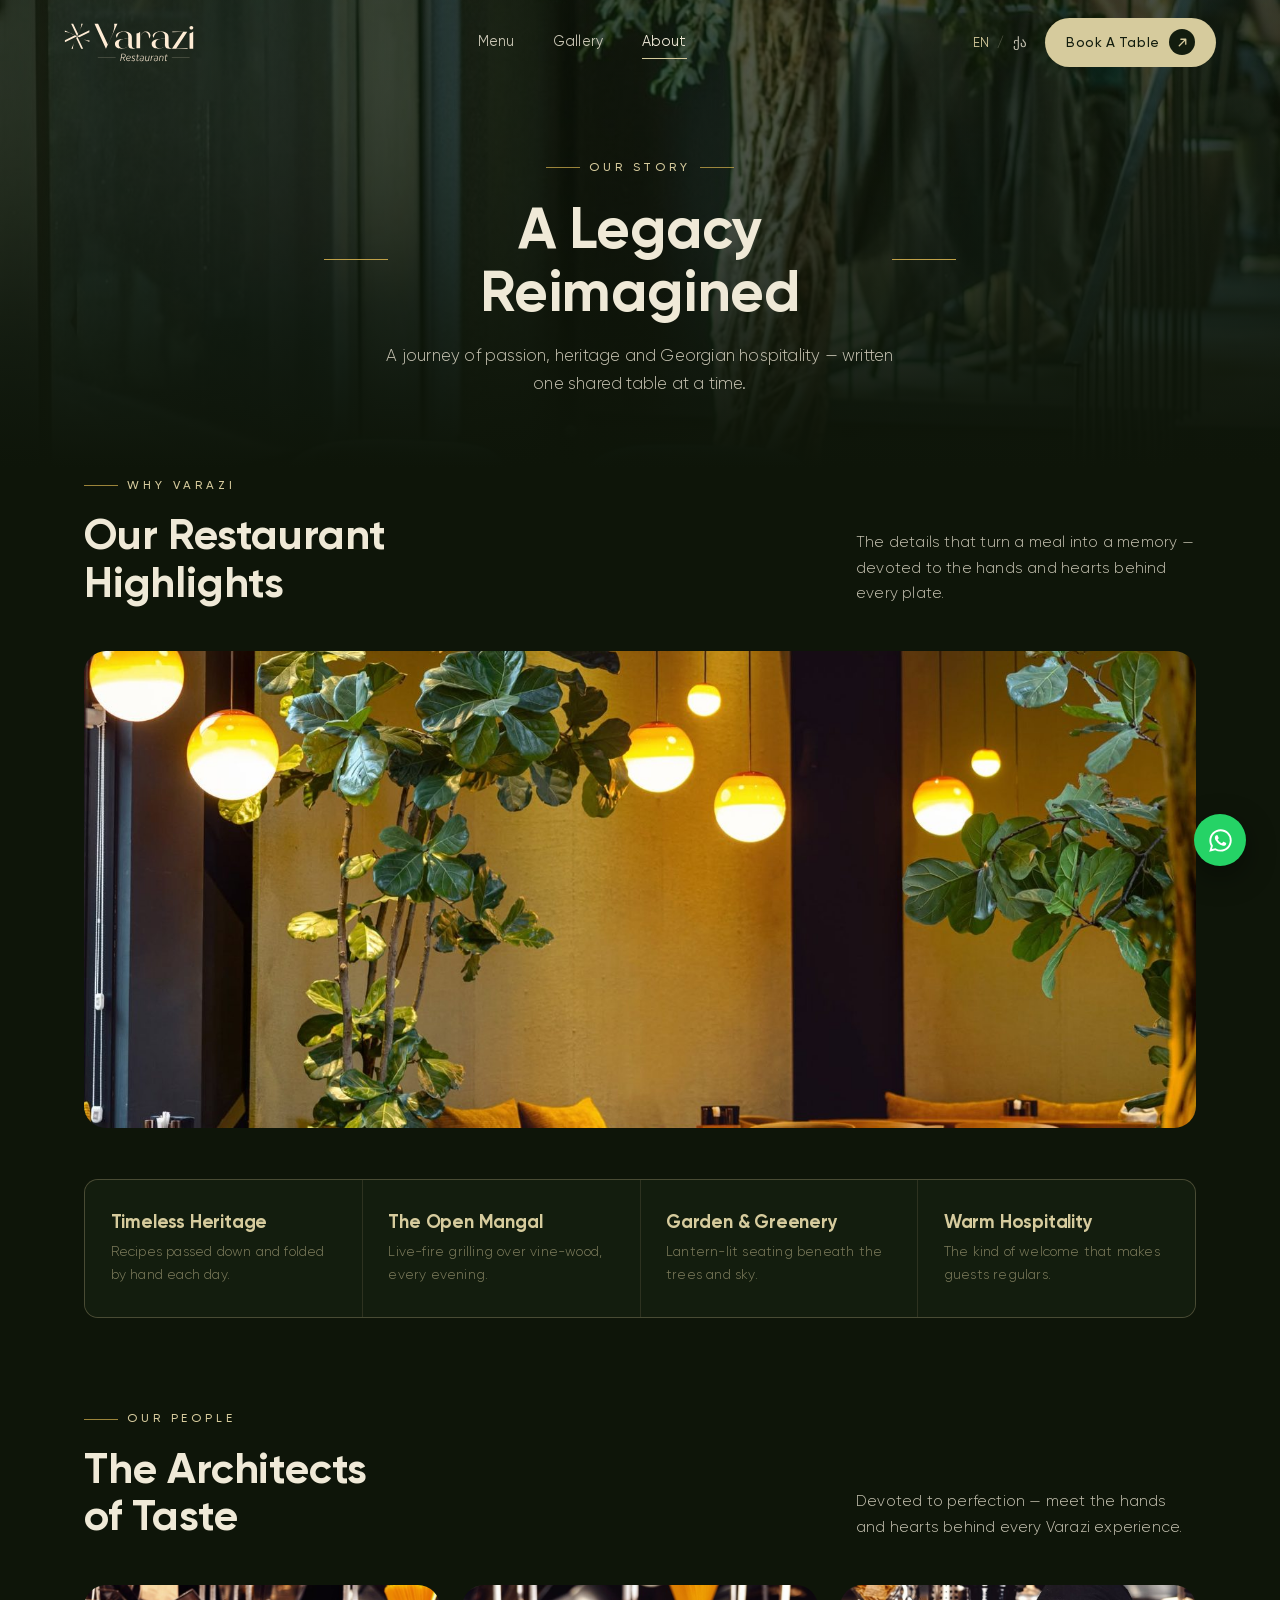
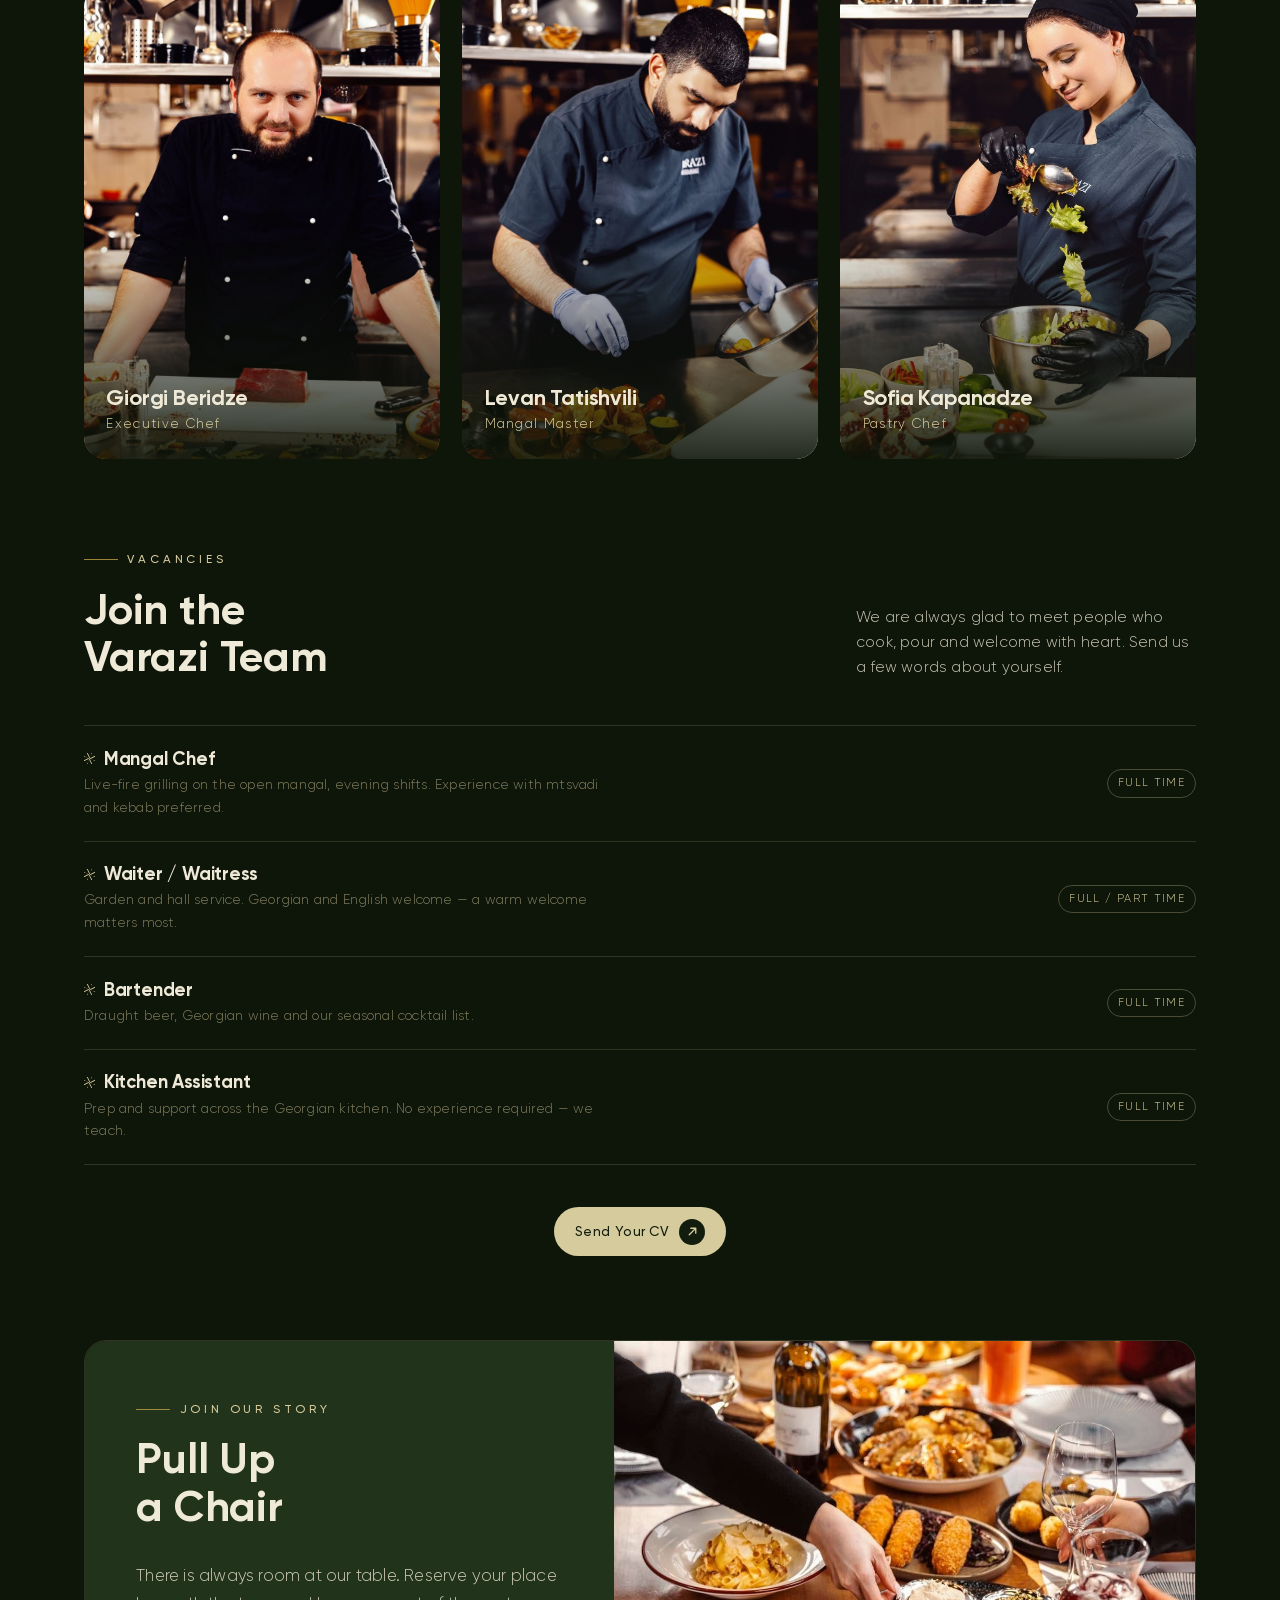
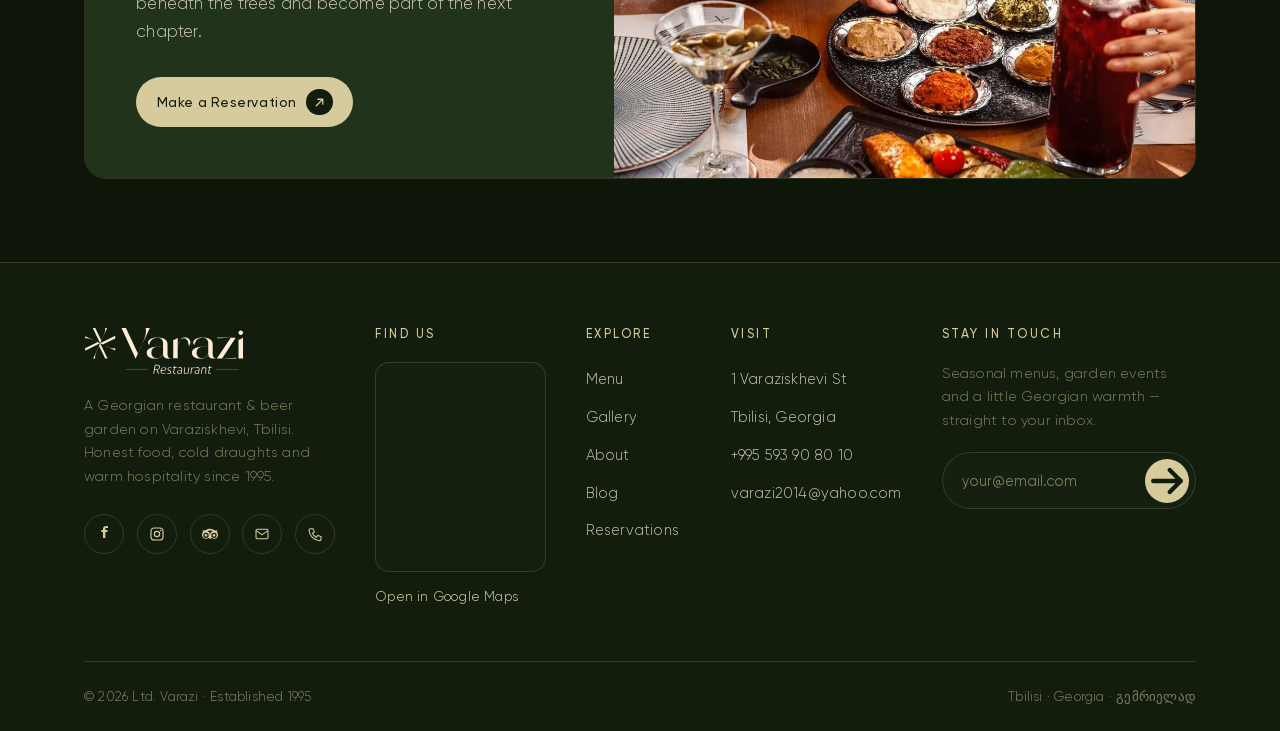
==== commit 1d53add6: "Update website (Thu 07/16/2026 16:20:27.37)" ====
--- a/about.html
+++ b/about.html
@@ -8,7 +8,7 @@
 <meta name="description" content="The story of Varazi — three decades of Georgian hospitality, mangal grills and an open-air beer garden on Varaziskhevi, Tbilisi, since 1995." />
 <link rel="preconnect" href="https://fonts.googleapis.com" />
 <link rel="preconnect" href="https://fonts.gstatic.com" crossorigin />
-<link rel="stylesheet" href="assets/css/styles.css?v=12" />
+<link rel="stylesheet" href="assets/css/styles.css?v=16" />
 </head>
 <body>
 
@@ -21,7 +21,6 @@
     <a href="menu.html">Menu</a>
     <a href="gallery.html">Gallery</a>
     <a href="about.html" class="active">About</a>
-    <a href="blog.html">Blog</a>
   </nav>
   <div class="nav-cta">
     <div class="lang-switch" role="group" aria-label="Language">
@@ -34,7 +33,7 @@
   </div>
 </header>
 <div class="nav-mobile">
-  <a href="menu.html">Menu</a><a href="gallery.html">Gallery</a><a href="about.html">About</a><a href="blog.html">Blog</a>
+  <a href="menu.html">Menu</a><a href="gallery.html">Gallery</a><a href="about.html">About</a>
   <a href="reservations.html" class="btn btn-primary">Book A Table
     <span class="ico"><svg viewBox="0 0 16 16" fill="none" stroke="currentColor" stroke-width="1.6" stroke-linecap="round" stroke-linejoin="round"><path d="M4 12 12 4M6 4h6v6"/></svg></span>
   </a>
@@ -114,19 +113,19 @@
     </div>
     <div class="vacancy-list reveal">
       <div class="vacancy">
-        <div class="v-main"><h3>Mangal Chef</h3><p>Live-fire grilling on the open mangal, evening shifts. Experience with mtsvadi and kebab preferred.</p></div>
+        <div class="v-main"><h3><span class="mark mark-bullet" aria-hidden="true"></span>Mangal Chef</h3><p>Live-fire grilling on the open mangal, evening shifts. Experience with mtsvadi and kebab preferred.</p></div>
         <span class="v-type">Full time</span>
       </div>
       <div class="vacancy">
-        <div class="v-main"><h3>Waiter / Waitress</h3><p>Garden and hall service. Georgian and English welcome — a warm welcome matters most.</p></div>
+        <div class="v-main"><h3><span class="mark mark-bullet" aria-hidden="true"></span>Waiter / Waitress</h3><p>Garden and hall service. Georgian and English welcome — a warm welcome matters most.</p></div>
         <span class="v-type">Full / Part time</span>
       </div>
       <div class="vacancy">
-        <div class="v-main"><h3>Bartender</h3><p>Draught beer, Georgian wine and our seasonal cocktail list.</p></div>
+        <div class="v-main"><h3><span class="mark mark-bullet" aria-hidden="true"></span>Bartender</h3><p>Draught beer, Georgian wine and our seasonal cocktail list.</p></div>
         <span class="v-type">Full time</span>
       </div>
       <div class="vacancy">
-        <div class="v-main"><h3>Kitchen Assistant</h3><p>Prep and support across the Georgian kitchen. No experience required — we teach.</p></div>
+        <div class="v-main"><h3><span class="mark mark-bullet" aria-hidden="true"></span>Kitchen Assistant</h3><p>Prep and support across the Georgian kitchen. No experience required — we teach.</p></div>
         <span class="v-type">Full time</span>
       </div>
     </div>
@@ -234,6 +233,6 @@
 })();
 </script>
 <script src="assets/js/i18n.js?v=2"></script>
-<script src="assets/js/main.js?v=5"></script>
+<script src="assets/js/main.js?v=7"></script>
 </body>
 </html>
--- a/assets/css/styles.css
+++ b/assets/css/styles.css
@@ -111,6 +111,7 @@
   transition:all .35s var(--ease);white-space:nowrap;
 }
 .btn .ico{
+  position:relative;
   display:grid;place-items:center;width:1.9em;height:1.9em;border-radius:50%;
   transition:transform .4s var(--ease),background .35s;
 }
@@ -432,7 +433,19 @@
 .menu-tabs button.active{background:var(--gold);color:var(--green-900);border-color:var(--gold)}
 .menu-cat{margin-bottom:clamp(2.6rem,5vw,4.2rem);scroll-margin-top:110px}
 .menu-cat .cat-head{display:flex;align-items:center;gap:1.5rem;margin-bottom:2.6rem}
-.menu-cat .cat-head .cimg{width:84px;height:84px;border-radius:50%;object-fit:cover;border:1px solid var(--line-strong);flex:none}
+/* Category mark — line icons in place of the old photo thumbnails.
+   The icon box is sized in px, not %: the portrait icons (bottle, tall glass)
+   have no definite height to resolve a percentage against, so they would size
+   from their own ratio and spill out of the circle. */
+.menu-cat .cat-head .cicon{
+  width:84px;height:84px;border-radius:50%;flex:none;
+  display:grid;place-items:center;
+  border:1px solid var(--line-strong);background:var(--green-900);
+}
+.menu-cat .cat-head .cicon img{width:46px;height:46px;object-fit:contain;display:block}
+/* Categories still waiting on artwork show the brand mark instead */
+.menu-cat .cat-head .cicon.is-placeholder{opacity:.5}
+.menu-cat .cat-head .cicon.is-placeholder img{width:30px;height:30px}
 .menu-cat .cat-head h2{font-size:clamp(1.8rem,3.5vw,2.6rem)}
 .menu-cat .cat-head p{font-size:.9rem;color:var(--muted);margin-top:.3rem}
 .dish-grid{display:grid;grid-template-columns:1fr 1fr;gap:1.6rem 3.5rem}
@@ -543,12 +556,44 @@
 .reels{background:var(--green-900)}
 .reels .ig-handle{color:var(--gold);border-bottom:1px solid transparent;transition:border-color .3s}
 .reels .ig-handle:hover{border-bottom-color:var(--gold)}
+/* The strip scrolls natively (swipe / trackpad / arrows) but the browser
+   scrollbar is hidden — edge fades and hover arrows carry the affordance. */
+.reels-viewport{position:relative}
 .reels-track{
   display:grid;grid-auto-flow:column;grid-auto-columns:clamp(150px,17vw,200px);gap:1rem;
-  overflow-x:auto;scroll-snap-type:x mandatory;padding-bottom:.6rem;scrollbar-width:thin
-}
-.reels-track::-webkit-scrollbar{height:6px}
-.reels-track::-webkit-scrollbar-thumb{background:var(--line-strong);border-radius:99px}
+  overflow-x:auto;scroll-snap-type:x proximity;scroll-behavior:smooth;
+  scrollbar-width:none;-ms-overflow-style:none;
+}
+.reels-track::-webkit-scrollbar{display:none}
+
+/* Fades tell you the strip continues; they only show on the side you can travel */
+.reels-viewport::before,.reels-viewport::after{
+  content:"";position:absolute;top:0;bottom:0;width:clamp(40px,7vw,80px);z-index:2;
+  pointer-events:none;opacity:0;transition:opacity .35s var(--ease)
+}
+.reels-viewport::before{left:0;background:linear-gradient(90deg,var(--green-900),transparent)}
+.reels-viewport::after{right:0;background:linear-gradient(270deg,var(--green-900),transparent)}
+.reels-viewport.can-prev::before,.reels-viewport.can-next::after{opacity:1}
+
+.reels-nav{
+  position:absolute;top:50%;transform:translateY(-50%);z-index:3;
+  width:46px;height:46px;border-radius:50%;display:grid;place-items:center;
+  background:rgba(14,21,9,.72);-webkit-backdrop-filter:blur(8px);backdrop-filter:blur(8px);
+  border:1px solid var(--line-strong);color:var(--cream);
+  opacity:0;pointer-events:none;
+  transition:opacity .3s var(--ease),background .3s,color .3s,border-color .3s
+}
+.reels-nav svg{width:18px;height:18px}
+.reels-nav.prev{left:10px}
+.reels-nav.next{right:10px}
+.reels-nav:hover{background:var(--gold);color:var(--green-900);border-color:var(--gold)}
+/* Reveal on hover, or whenever a keyboard lands on them */
+.reels-viewport:hover .reels-nav:not([disabled]),
+.reels-nav:focus-visible{opacity:1;pointer-events:auto}
+.reels-nav[disabled]{opacity:0;pointer-events:none}
+
+/* Touch has swiping, so the arrows would only be in the way */
+@media(hover:none){.reels-nav{display:none}}
 .reel-card{position:relative;display:block;border-radius:var(--radius);overflow:hidden;aspect-ratio:9/16;scroll-snap-align:start;background:var(--green-850)}
 .reel-card img{width:100%;height:100%;object-fit:cover;transition:transform 1s var(--ease)}
 .reel-card:hover img{transform:scale(1.07)}
@@ -561,9 +606,57 @@
 .reel-play svg{width:15px;height:15px;margin-left:1px}
 .reel-card:hover .reel-play{background:var(--gold);color:var(--green-900);border-color:var(--gold)}
 
-/* ---------- Rotating star ---------- */
-.spin-star{display:inline-block;animation:spin-star 9s linear infinite}
+/* ============================================================
+   BRAND MARK
+   The logo sparkle (assets/icons/varazi-mark.svg), used three ways:
+   a slow-turning accent, a loading spinner, and a bullet / pin.
+   Inline <svg> inherits currentColor; the mask version is for
+   pseudo-elements where there is no element to inline into.
+   ============================================================ */
+@keyframes mark-spin{to{transform:rotate(360deg)}}
+.mark{
+  display:inline-block;flex:none;width:1em;height:1em;background:currentColor;
+  -webkit-mask:url('../icons/varazi-mark.svg') center/contain no-repeat;
+  mask:url('../icons/varazi-mark.svg') center/contain no-repeat;
+}
+
+/* Accent — the slow turn on the story badge */
+.spin-star{animation:spin-star 9s linear infinite}
 @keyframes spin-star{to{transform:rotate(360deg)}}
+
+/* Bullet / pin */
+.mark-bullet{color:var(--gold);width:.6em;height:.6em}
+.mark-pin{color:var(--gold);width:.95em;height:.95em;position:relative;top:.14em}
+
+/* Spinner — for anything actually loading */
+.spinner{width:2rem;height:2rem;color:var(--gold);animation:mark-spin 1.1s linear infinite}
+
+/* Gallery tiles: the mark turns behind an image until it arrives.
+   Only runs while .is-loading is set, so idle tiles cost nothing. */
+.gal-item img{position:relative;z-index:1}
+.gal-item.is-loading::before{
+  content:"";position:absolute;top:50%;left:50%;width:26px;height:26px;margin:-13px 0 0 -13px;z-index:0;
+  background:var(--gold);opacity:.45;
+  -webkit-mask:url('../icons/varazi-mark.svg') center/contain no-repeat;
+  mask:url('../icons/varazi-mark.svg') center/contain no-repeat;
+  animation:mark-spin 1.1s linear infinite;
+}
+
+/* Submit buttons: the arrow becomes the turning mark while sending */
+.btn.is-sending{pointer-events:none}
+.btn.is-sending:hover{transform:none}
+.btn.is-sending .ico svg{opacity:0}
+.btn.is-sending .ico::after{
+  content:"";position:absolute;inset:20%;background:currentColor;
+  -webkit-mask:url('../icons/varazi-mark.svg') center/contain no-repeat;
+  mask:url('../icons/varazi-mark.svg') center/contain no-repeat;
+  animation:mark-spin 1.1s linear infinite;
+}
+
+/* A spinner should still read as "working", so slow it rather than stop it */
+@media(prefers-reduced-motion:reduce){
+  .spinner,.gal-item.is-loading::before,.btn.is-sending .ico::after{animation-duration:3s}
+}
 
 /* ============================================================
    VACANCIES
@@ -571,7 +664,7 @@
 .vacancy-list{border-top:1px solid var(--line)}
 .vacancy{display:flex;align-items:center;justify-content:space-between;gap:1.5rem;padding:1.4rem 0;border-bottom:1px solid var(--line);transition:padding .35s var(--ease)}
 .vacancy:hover{padding-left:.8rem}
-.vacancy .v-main h3{font-size:1.15rem;margin-bottom:.25rem}
+.vacancy .v-main h3{font-size:1.15rem;margin-bottom:.25rem;display:flex;align-items:center;gap:.55rem}
 .vacancy .v-main p{font-size:.86rem;color:var(--muted);max-width:60ch}
 .vacancy .v-type{flex:none;font-size:.7rem;letter-spacing:.12em;text-transform:uppercase;color:var(--gold);border:1px solid var(--line-strong);padding:.35em .9em;border-radius:999px;white-space:nowrap}
 
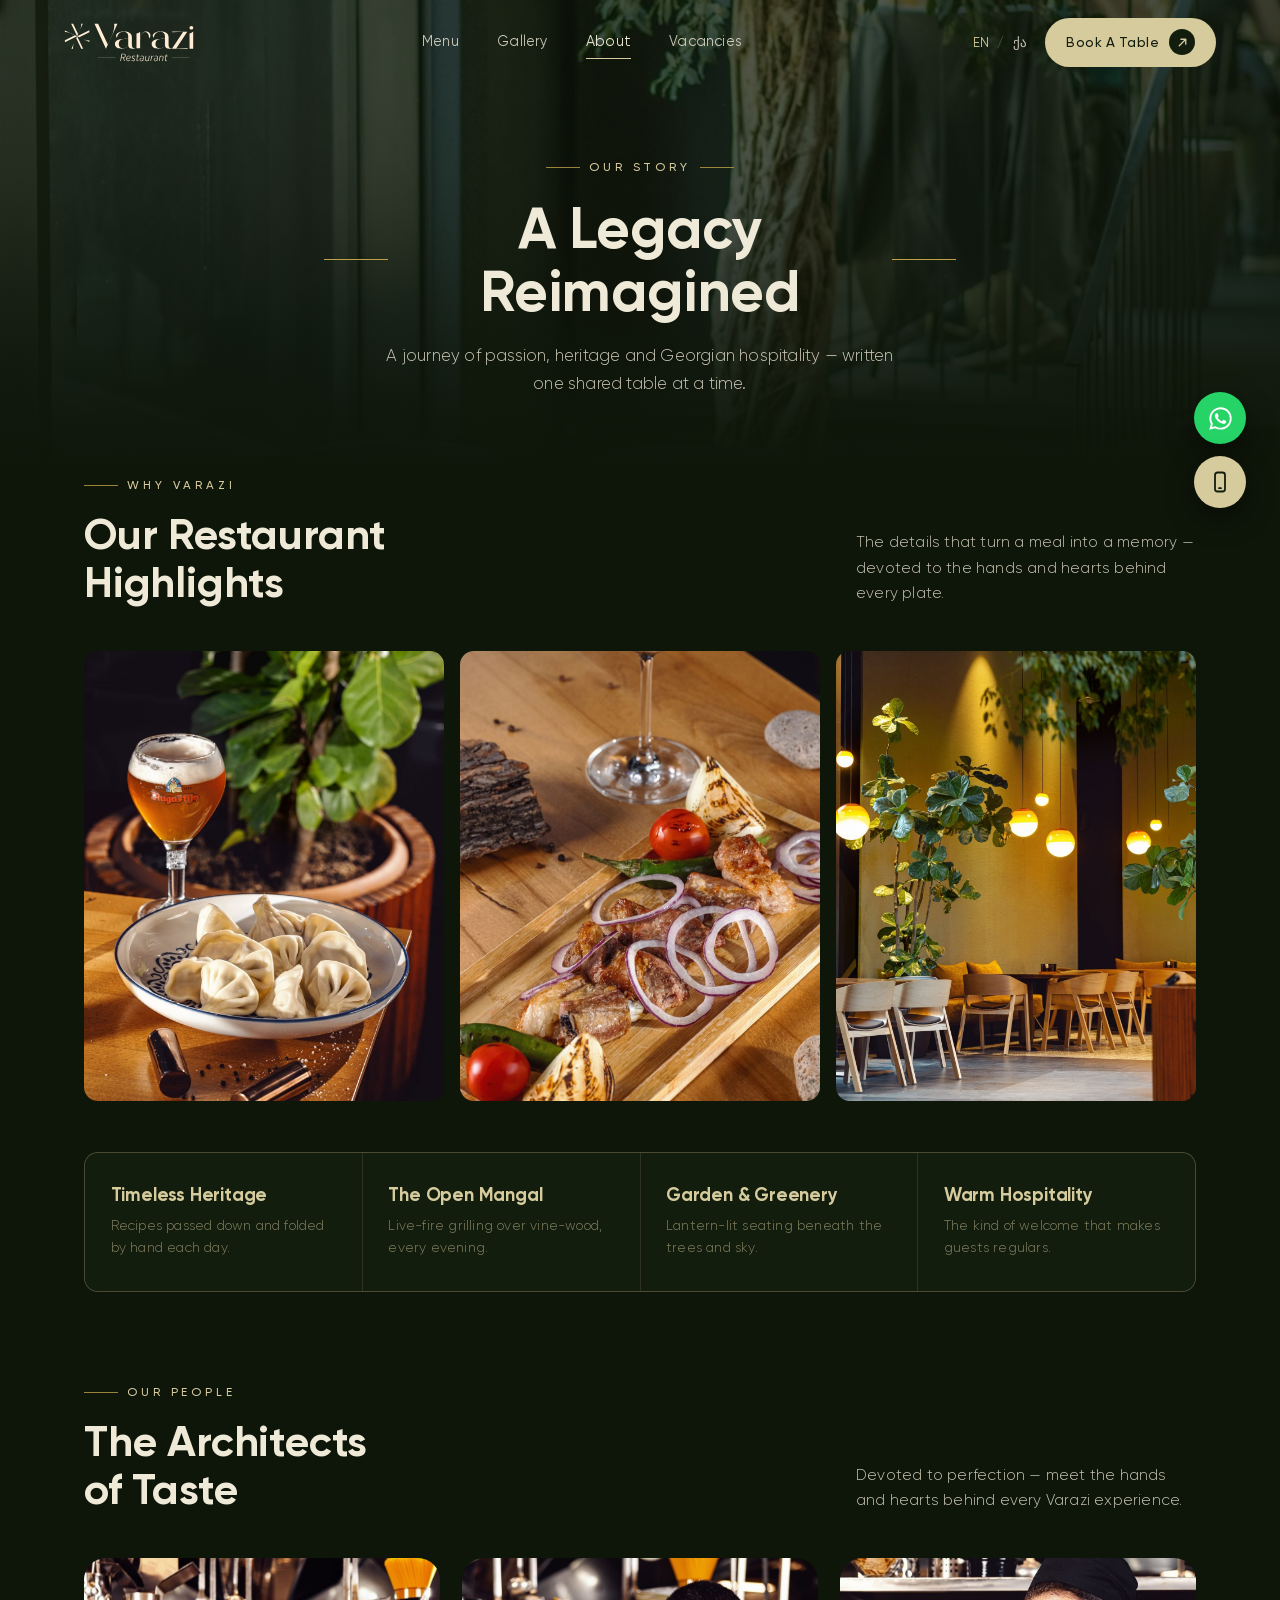
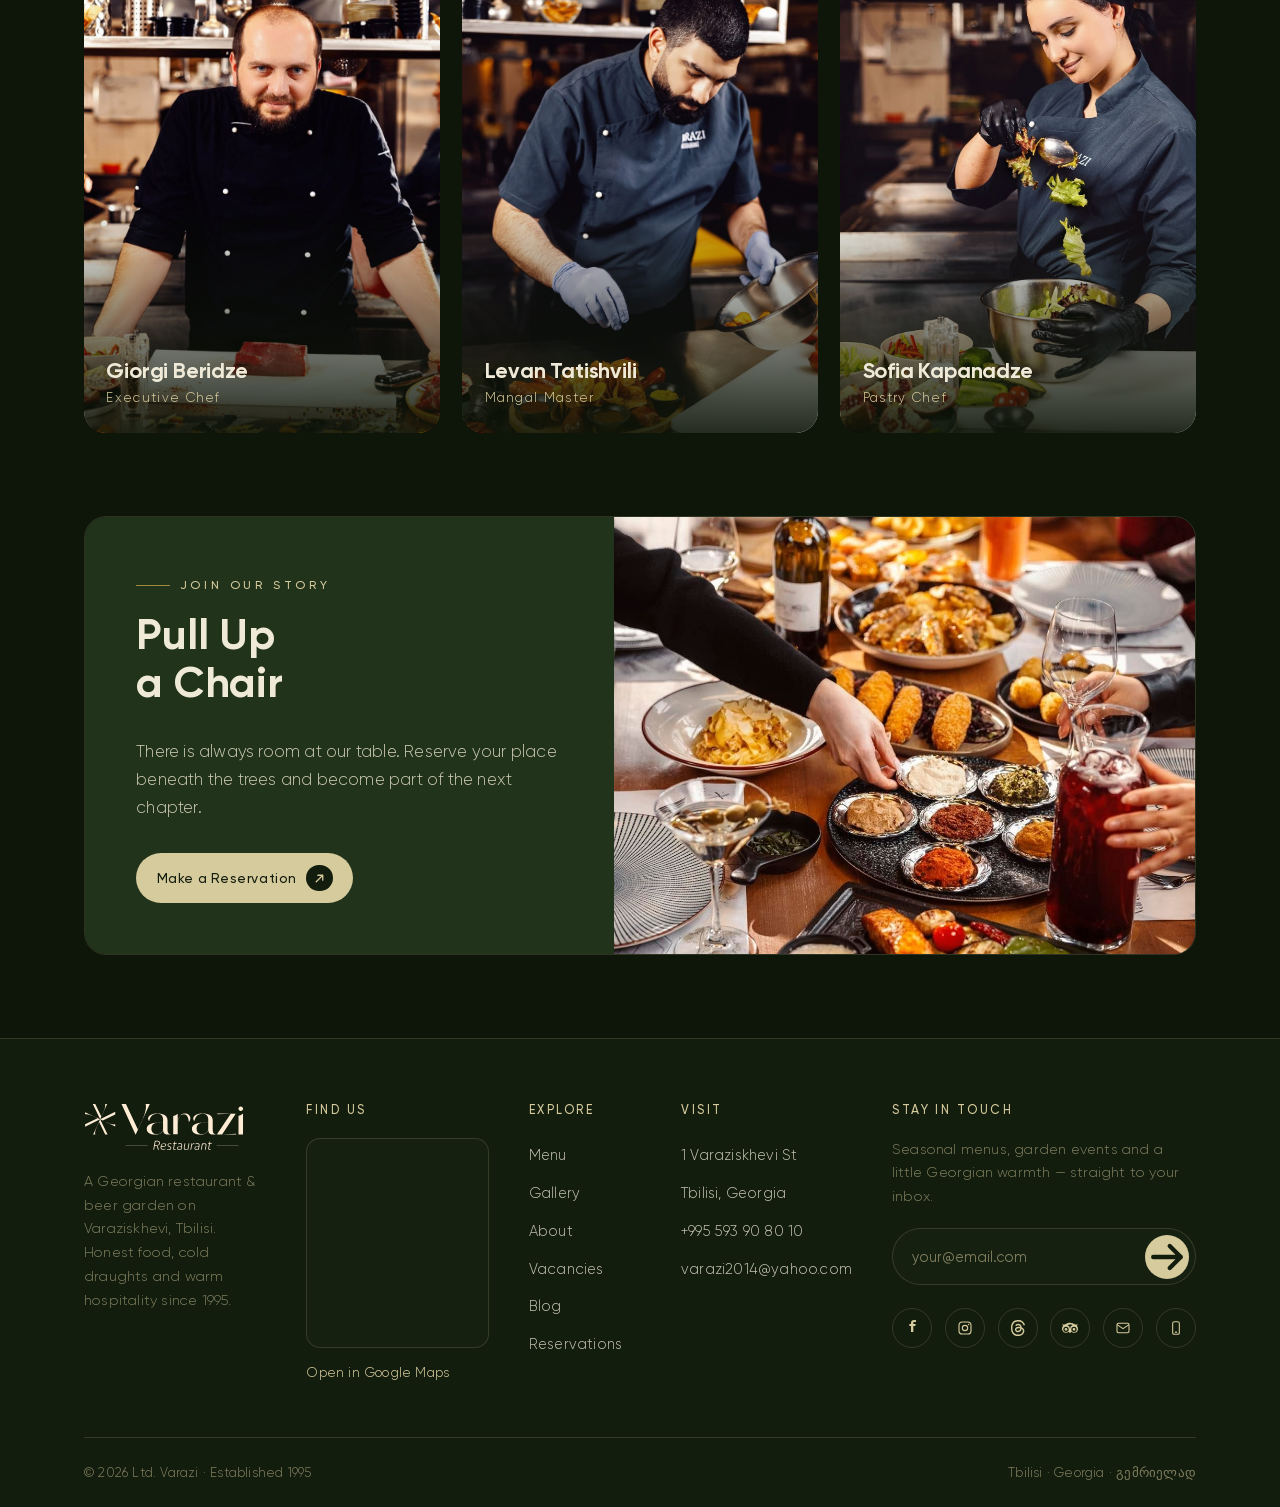
==== commit 2d38f012: "Update website (Mon 07/20/2026  9:41:12.74)" ====
--- a/about.html
+++ b/about.html
@@ -8,7 +8,7 @@
 <meta name="description" content="The story of Varazi — three decades of Georgian hospitality, mangal grills and an open-air beer garden on Varaziskhevi, Tbilisi, since 1995." />
 <link rel="preconnect" href="https://fonts.googleapis.com" />
 <link rel="preconnect" href="https://fonts.gstatic.com" crossorigin />
-<link rel="stylesheet" href="assets/css/styles.css?v=16" />
+<link rel="stylesheet" href="assets/css/styles.css?v=19" />
 </head>
 <body>
 
@@ -21,6 +21,7 @@
     <a href="menu.html">Menu</a>
     <a href="gallery.html">Gallery</a>
     <a href="about.html" class="active">About</a>
+    <a href="vacancies.html">Vacancies</a>
   </nav>
   <div class="nav-cta">
     <div class="lang-switch" role="group" aria-label="Language">
@@ -33,7 +34,7 @@
   </div>
 </header>
 <div class="nav-mobile">
-  <a href="menu.html">Menu</a><a href="gallery.html">Gallery</a><a href="about.html">About</a>
+  <a href="menu.html">Menu</a><a href="gallery.html">Gallery</a><a href="about.html">About</a><a href="vacancies.html">Vacancies</a>
   <a href="reservations.html" class="btn btn-primary">Book A Table
     <span class="ico"><svg viewBox="0 0 16 16" fill="none" stroke="currentColor" stroke-width="1.6" stroke-linecap="round" stroke-linejoin="round"><path d="M4 12 12 4M6 4h6v6"/></svg></span>
   </a>
@@ -62,8 +63,10 @@
       </div>
       <p class="note reveal d1">The details that turn a meal into a memory — devoted to the hands and hearts behind every plate.</p>
     </div>
-    <div class="story-img reveal" style="aspect-ratio:21/9;border-radius:var(--radius-lg);overflow:hidden">
-      <img src="assets/img/interior-11.jpg" alt="The Varazi garden at golden hour">
+    <div class="gallery-row trio reveal">
+      <figure><img src="assets/img/khinkali.jpg" alt="Hand-folded khinkali" loading="lazy"></figure>
+      <figure><img src="assets/img/pork-mcvadi.jpg" alt="Mtsvadi over the open mangal" loading="lazy"></figure>
+      <figure><img src="assets/img/interior-11.jpg" alt="The Varazi garden at golden hour" loading="lazy"></figure>
     </div>
     <div class="stats">
       <div class="stat reveal"><h3>Timeless Heritage</h3><p>Recipes passed down and folded by hand each day.</p></div>
@@ -101,42 +104,6 @@
   </div>
 </section>
 
-<!-- ============ VACANCIES ============ -->
-<section class="section-pad" style="padding-top:0">
-  <div class="wrap">
-    <div class="sec-head">
-      <div class="titles reveal">
-        <span class="eyebrow">Vacancies</span>
-        <h2 class="section-title">Join the<br/>Varazi Team</h2>
-      </div>
-      <p class="note reveal d1">We are always glad to meet people who cook, pour and welcome with heart. Send us a few words about yourself.</p>
-    </div>
-    <div class="vacancy-list reveal">
-      <div class="vacancy">
-        <div class="v-main"><h3><span class="mark mark-bullet" aria-hidden="true"></span>Mangal Chef</h3><p>Live-fire grilling on the open mangal, evening shifts. Experience with mtsvadi and kebab preferred.</p></div>
-        <span class="v-type">Full time</span>
-      </div>
-      <div class="vacancy">
-        <div class="v-main"><h3><span class="mark mark-bullet" aria-hidden="true"></span>Waiter / Waitress</h3><p>Garden and hall service. Georgian and English welcome — a warm welcome matters most.</p></div>
-        <span class="v-type">Full / Part time</span>
-      </div>
-      <div class="vacancy">
-        <div class="v-main"><h3><span class="mark mark-bullet" aria-hidden="true"></span>Bartender</h3><p>Draught beer, Georgian wine and our seasonal cocktail list.</p></div>
-        <span class="v-type">Full time</span>
-      </div>
-      <div class="vacancy">
-        <div class="v-main"><h3><span class="mark mark-bullet" aria-hidden="true"></span>Kitchen Assistant</h3><p>Prep and support across the Georgian kitchen. No experience required — we teach.</p></div>
-        <span class="v-type">Full time</span>
-      </div>
-    </div>
-    <div class="center reveal d1" style="margin-top:clamp(1.8rem,3.5vw,2.6rem)">
-      <a href="mailto:varazi2014@yahoo.com?subject=Vacancy%20application" class="btn btn-primary">Send Your CV
-        <span class="ico"><svg viewBox="0 0 16 16" fill="none" stroke="currentColor" stroke-width="1.6" stroke-linecap="round" stroke-linejoin="round"><path d="M4 12 12 4M6 4h6v6"/></svg></span>
-      </a>
-    </div>
-  </div>
-</section>
-
 <!-- ============ CTA ============ -->
 <section class="section-pad" style="padding-top:0">
   <div class="wrap">
@@ -163,13 +130,6 @@
           <img class="brand-logo" src="assets/img/varazi-logo.svg" alt="Varazi" />
         </a>
         <p class="about">A Georgian restaurant &amp; beer garden on Varaziskhevi, Tbilisi. Honest food, cold draughts and warm hospitality since 1995.</p>
-        <div class="socials">
-          <a href="https://www.facebook.com/varazibeergarden/?locale=ka_GE" aria-label="Facebook"><svg viewBox="0 0 24 24" width="16" fill="currentColor"><path d="M14 9h3l.5-3H14V4.5c0-.8.3-1.5 1.5-1.5H18V.2C17.5.1 16.3 0 15 0c-2.7 0-4.5 1.6-4.5 4.6V6H8v3h2.5v9H14V9z"/></svg></a>
-          <a href="https://www.instagram.com/restaurantvarazi/" aria-label="Instagram"><svg viewBox="0 0 24 24" width="16" fill="none" stroke="currentColor" stroke-width="1.7"><rect x="3" y="3" width="18" height="18" rx="5"/><circle cx="12" cy="12" r="4"/><circle cx="17.4" cy="6.6" r="1.1" fill="currentColor" stroke="none"/></svg></a>
-          <a href="https://www.tripadvisor.com/Restaurant_Review-g294195-d16216231-Reviews-Varazi_Restaurant-Tbilisi.html" target="_blank" rel="noopener" aria-label="Tripadvisor"><svg viewBox="0 0 24 24" width="16" fill="currentColor"><path d="M12.006 4.295c-2.67 0-5.338.784-7.645 2.353H0l1.963 2.135a5.997 5.997 0 0 0 4.04 10.436 5.976 5.976 0 0 0 4.075-1.6L12 19.705l1.922-2.09a5.972 5.972 0 0 0 4.072 1.598 6 6 0 0 0 6-5.998 5.982 5.982 0 0 0-1.957-4.438l1.963-2.135h-4.361a13.505 13.505 0 0 0-7.633-2.347zM12 6.705c1.334 0 2.652.24 3.891.703a6.008 6.008 0 0 0-3.887 5.588 6.006 6.006 0 0 0-3.889-5.586A11.35 11.35 0 0 1 12 6.705zm-5.997 3.293a3.999 3.999 0 1 1 0 7.998 3.999 3.999 0 0 1 0-7.998zm11.994 0a3.999 3.999 0 1 1 0 7.998 3.999 3.999 0 0 1 0-7.998zm-11.994 1.9a2.1 2.1 0 1 0 0 4.199 2.1 2.1 0 0 0 0-4.2zm11.994 0a2.1 2.1 0 1 0 0 4.199 2.1 2.1 0 0 0 0-4.2z"/></svg></a>
-          <a href="mailto:varazi2014@yahoo.com" aria-label="Email"><svg viewBox="0 0 24 24" width="16" fill="none" stroke="currentColor" stroke-width="1.6"><rect x="3" y="5" width="18" height="14" rx="2"/><path d="m3 7 9 6 9-6"/></svg></a>
-          <a href="tel:+995593908010" aria-label="Phone"><svg viewBox="0 0 24 24" width="16" fill="none" stroke="currentColor" stroke-width="1.6"><path d="M5 4h4l2 5-3 2a14 14 0 0 0 6 6l2-3 5 2v4a2 2 0 0 1-2 2A17 17 0 0 1 3 6a2 2 0 0 1 2-2z"/></svg></a>
-        </div>
       </div>
       <div class="map">
         <h4>Find Us</h4>
@@ -181,7 +141,7 @@
       </div>
       <div class="col">
         <h4>Explore</h4>
-        <a href="menu.html">Menu</a><a href="gallery.html">Gallery</a><a href="about.html">About</a><a href="blog.html">Blog</a><a href="reservations.html">Reservations</a>
+        <a href="menu.html">Menu</a><a href="gallery.html">Gallery</a><a href="about.html">About</a><a href="vacancies.html">Vacancies</a><a href="blog.html">Blog</a><a href="reservations.html">Reservations</a>
       </div>
       <div class="col">
         <h4>Visit</h4>
@@ -194,6 +154,14 @@
           <input type="email" placeholder="your@email.com" required aria-label="Email address" />
           <button type="submit" aria-label="Subscribe"><svg viewBox="0 0 16 16" fill="none" stroke="currentColor" stroke-width="1.6" stroke-linecap="round" stroke-linejoin="round"><path d="M3 8h10M9 4l4 4-4 4"/></svg></button>
         </form>
+        <div class="socials">
+          <a href="https://www.facebook.com/varazibeergarden/?locale=ka_GE" aria-label="Facebook"><svg viewBox="0 0 24 24" width="16" fill="currentColor"><path d="M14 9h3l.5-3H14V4.5c0-.8.3-1.5 1.5-1.5H18V.2C17.5.1 16.3 0 15 0c-2.7 0-4.5 1.6-4.5 4.6V6H8v3h2.5v9H14V9z"/></svg></a>
+          <a href="https://www.instagram.com/restaurantvarazi/" aria-label="Instagram"><svg viewBox="0 0 24 24" width="16" fill="none" stroke="currentColor" stroke-width="1.7"><rect x="3" y="3" width="18" height="18" rx="5"/><circle cx="12" cy="12" r="4"/><circle cx="17.4" cy="6.6" r="1.1" fill="currentColor" stroke="none"/></svg></a>
+          <a href="https://www.threads.net/@restaurantvarazi" target="_blank" rel="noopener" aria-label="Threads"><svg viewBox="0 0 24 24" width="16" fill="currentColor"><path d="M12.186 24h-.007c-3.581-.024-6.334-1.205-8.184-3.509C2.35 18.44 1.5 15.586 1.472 12.01v-.017c.03-3.579.879-6.43 2.525-8.482C5.845 1.205 8.6.024 12.18 0h.014c2.746.02 5.043.725 6.826 2.098 1.677 1.29 2.858 3.13 3.509 5.467l-2.04.569c-1.104-3.96-3.898-5.984-8.304-6.015-2.91.022-5.11.936-6.54 2.717C4.307 6.504 3.616 8.914 3.589 12c.027 3.086.718 5.496 2.057 7.164 1.43 1.783 3.631 2.698 6.54 2.717 2.623-.02 4.358-.631 5.8-2.045 1.647-1.613 1.618-3.593 1.09-4.798-.31-.71-.873-1.3-1.634-1.75-.192 1.352-.622 2.446-1.284 3.272-.886 1.102-2.14 1.704-3.73 1.79-1.202.065-2.361-.218-3.259-.801-1.063-.689-1.685-1.74-1.752-2.964-.065-1.19.408-2.285 1.33-3.082.88-.76 2.119-1.207 3.583-1.291a13.853 13.853 0 0 1 3.02.142c-.126-.742-.375-1.332-.75-1.757-.513-.586-1.308-.883-2.359-.89h-.029c-.844 0-1.992.232-2.721 1.32L7.734 7.847c.98-1.454 2.568-2.256 4.478-2.256h.044c3.194.02 5.097 1.975 5.287 5.388.108.046.216.094.321.142 1.49.7 2.58 1.761 3.154 3.07.797 1.82.871 4.79-1.548 7.158-1.85 1.81-4.094 2.628-7.277 2.65Zm1.003-11.69c-.242 0-.487.007-.739.021-1.836.103-2.98.946-2.916 2.143.067 1.256 1.452 1.839 2.784 1.767 1.224-.065 2.818-.543 3.086-3.71a10.5 10.5 0 0 0-2.215-.221z"/></svg></a>
+          <a href="https://www.tripadvisor.com/Restaurant_Review-g294195-d16216231-Reviews-Varazi_Restaurant-Tbilisi.html" target="_blank" rel="noopener" aria-label="Tripadvisor"><svg viewBox="0 0 24 24" width="16" fill="currentColor"><path d="M12.006 4.295c-2.67 0-5.338.784-7.645 2.353H0l1.963 2.135a5.997 5.997 0 0 0 4.04 10.436 5.976 5.976 0 0 0 4.075-1.6L12 19.705l1.922-2.09a5.972 5.972 0 0 0 4.072 1.598 6 6 0 0 0 6-5.998 5.982 5.982 0 0 0-1.957-4.438l1.963-2.135h-4.361a13.505 13.505 0 0 0-7.633-2.347zM12 6.705c1.334 0 2.652.24 3.891.703a6.008 6.008 0 0 0-3.887 5.588 6.006 6.006 0 0 0-3.889-5.586A11.35 11.35 0 0 1 12 6.705zm-5.997 3.293a3.999 3.999 0 1 1 0 7.998 3.999 3.999 0 0 1 0-7.998zm11.994 0a3.999 3.999 0 1 1 0 7.998 3.999 3.999 0 0 1 0-7.998zm-11.994 1.9a2.1 2.1 0 1 0 0 4.199 2.1 2.1 0 0 0 0-4.2zm11.994 0a2.1 2.1 0 1 0 0 4.199 2.1 2.1 0 0 0 0-4.2z"/></svg></a>
+          <a href="mailto:varazi2014@yahoo.com" aria-label="Email"><svg viewBox="0 0 24 24" width="16" fill="none" stroke="currentColor" stroke-width="1.6"><rect x="3" y="5" width="18" height="14" rx="2"/><path d="m3 7 9 6 9-6"/></svg></a>
+          <a href="tel:+995593908010" aria-label="Call us"><svg viewBox="0 0 24 24" width="16" fill="none" stroke="currentColor" stroke-width="1.6" stroke-linecap="round"><rect x="7" y="2.5" width="10" height="19" rx="2.5"/><path d="M11 18.2h2"/></svg></a>
+        </div>
       </div>
     </div>
     <div class="footer-bottom">
@@ -215,6 +183,9 @@
   <p>Questions about a table, a large group or the garden? Message us on WhatsApp.</p>
   <a class="wa-cta" href="https://wa.me/995593908010" target="_blank" rel="noopener">Chat on WhatsApp</a>
 </div>
+<a class="call-fab" href="tel:+995593908010" aria-label="Call Varazi">
+  <svg viewBox="0 0 24 24" fill="none" stroke="currentColor" stroke-width="1.8" stroke-linecap="round"><rect x="7" y="2.5" width="10" height="19" rx="2.5"/><path d="M11 18.2h2"/></svg>
+</a>
 
 
 <script>
@@ -232,7 +203,7 @@
   } else { showAll(); }
 })();
 </script>
-<script src="assets/js/i18n.js?v=2"></script>
+<script src="assets/js/i18n.js?v=3"></script>
 <script src="assets/js/main.js?v=7"></script>
 </body>
 </html>
--- a/assets/css/styles.css
+++ b/assets/css/styles.css
@@ -287,6 +287,7 @@
    AMBIANCE GALLERY
    ============================================================ */
 .gallery-row{display:grid;grid-template-columns:repeat(4,1fr);gap:1rem}
+.gallery-row.trio{grid-template-columns:repeat(3,1fr)}   /* "Why Varazi" three-photo band */
 .gallery-row figure{overflow:hidden;border-radius:var(--radius);position:relative;aspect-ratio:4/5}
 .gallery-row img{width:100%;height:100%;object-fit:cover;transition:transform 1s var(--ease)}
 .gallery-row figure:hover img{transform:scale(1.08)}
@@ -352,6 +353,7 @@
 .footer .brand{margin-bottom:1.2rem}
 .footer .about{font-size:.9rem;color:var(--muted);max-width:32ch;margin-bottom:1.6rem}
 .footer .socials{display:flex;gap:.8rem}
+.footer .news .socials{margin-top:1.4rem}
 .footer .socials a{width:40px;height:40px;border:1px solid var(--line);border-radius:50%;display:grid;place-items:center;color:var(--gold);transition:.3s}
 .footer .socials a:hover{background:var(--gold);color:var(--green-900);border-color:var(--gold)}
 .footer .map-embed{position:relative;border:1px solid var(--line);border-radius:var(--radius);overflow:hidden;height:210px;background:var(--green-850)}
@@ -374,15 +376,14 @@
 .back-to-top{
   position:fixed;right:var(--fab-edge);bottom:var(--fab-edge);z-index:90;
   width:48px;height:48px;border-radius:50%;display:grid;place-items:center;
-  background:rgba(239,233,215,.92);color:var(--green-900);
-  border:1px solid rgba(255,255,255,.45);box-shadow:0 10px 30px rgba(0,0,0,.35);
-  -webkit-backdrop-filter:blur(8px);backdrop-filter:blur(8px);cursor:pointer;
+  background:var(--gold);color:var(--green-900);
+  border:none;box-shadow:0 10px 30px rgba(0,0,0,.35);cursor:pointer;
   opacity:0;transform:translateY(14px) scale(.9);pointer-events:none;
   transition:opacity .4s var(--ease),transform .4s var(--ease),background .3s
 }
 .back-to-top svg{width:20px;height:20px}
 .back-to-top.show{opacity:1;transform:none;pointer-events:auto}
-.back-to-top:hover{background:#fff;transform:translateY(-3px)}
+.back-to-top:hover{background:var(--gold-bright);transform:translateY(-3px)}
 
 /* ============================================================
    PAGE HERO (inner pages)
@@ -531,6 +532,44 @@
 .gal-tag em{font-style:normal;font-size:.68rem;letter-spacing:.14em;text-transform:uppercase;color:var(--gold)}
 .gal-empty{display:none;text-align:center;color:var(--muted);padding:3rem 0}
 .gal-note{text-align:center;color:var(--muted);font-size:.92rem;margin-bottom:clamp(1.4rem,2.5vw,2rem)}
+.gal-item{cursor:zoom-in}
+
+/* ---------- Lightbox (click a gallery photo to enlarge) ---------- */
+.lightbox{
+  position:fixed;inset:0;z-index:200;display:grid;place-items:center;padding:clamp(12px,3vw,32px);
+  background:rgba(10,15,7,.94);-webkit-backdrop-filter:blur(6px);backdrop-filter:blur(6px);
+  opacity:0;pointer-events:none;transition:opacity .3s var(--ease)
+}
+.lightbox.open{opacity:1;pointer-events:auto}
+.lb-stage{display:flex;flex-direction:column;align-items:center;gap:1rem;max-width:100%}
+.lb-frame{display:grid;place-items:center;max-width:100%}
+.lb-img{
+  display:block;max-width:min(1100px,88vw);max-height:74vh;width:auto;height:auto;
+  border-radius:var(--radius);box-shadow:0 30px 80px rgba(0,0,0,.6);
+  opacity:0;transform:scale(.985);transition:opacity .35s var(--ease),transform .35s var(--ease)
+}
+.lb-img.ready{opacity:1;transform:none}
+.lb-cap{display:flex;flex-direction:column;align-items:center;gap:.5rem;text-align:center}
+.lb-title{color:var(--cream);font-size:.98rem}
+.lb-count{color:var(--muted);font-size:.76rem;letter-spacing:.16em}
+.lb-menu{
+  display:inline-block;margin-top:.2rem;font-size:.76rem;letter-spacing:.14em;text-transform:uppercase;
+  color:var(--gold);border-bottom:1px solid var(--line-strong);padding-bottom:.15em;transition:.3s
+}
+.lb-menu:hover{color:var(--gold-bright);border-color:var(--gold-bright)}
+.lb-menu[hidden]{display:none}
+.lb-btn{
+  position:absolute;z-index:2;width:48px;height:48px;border-radius:50%;display:grid;place-items:center;
+  background:var(--gold);color:var(--green-900);border:none;cursor:pointer;
+  box-shadow:0 10px 30px rgba(0,0,0,.45);transition:transform .3s var(--ease),background .3s
+}
+.lb-btn:hover{background:var(--gold-bright);transform:scale(1.06)}
+.lb-btn[hidden]{display:none}
+.lb-btn svg{width:22px;height:22px}
+.lb-prev{left:clamp(10px,2.4vw,28px);top:50%;margin-top:-24px}
+.lb-next{right:clamp(10px,2.4vw,28px);top:50%;margin-top:-24px}
+.lb-close{top:clamp(10px,2.4vw,28px);right:clamp(10px,2.4vw,28px);width:44px;height:44px}
+.lb-close svg{width:17px;height:17px}
 
 /* ---------- Gallery: video ---------- */
 .video-grid{display:grid;grid-template-columns:repeat(3,1fr);gap:1.2rem}
@@ -607,6 +646,42 @@
 .reel-card:hover .reel-play{background:var(--gold);color:var(--green-900);border-color:var(--gold)}
 
 /* ============================================================
+   INTRO
+   The mark turns on the deep green, then the whole sheet fades to
+   reveal the page. It is only ever displayed when JS is running and
+   has a CSS failsafe, so a broken script can never hold the site shut.
+   ============================================================ */
+.intro{display:none}
+html.js.intro-on .intro{
+  display:grid;place-items:center;overflow:hidden;   /* clips the mark as it grows past the edges */
+  position:fixed;inset:0;z-index:200;background:var(--green-950);
+  animation:intro-failsafe .6s var(--ease) 4s forwards;
+}
+.intro-mark{
+  width:clamp(56px,9vw,88px);height:clamp(56px,9vw,88px);
+  background:var(--gold);
+  -webkit-mask:url('../icons/varazi-mark.svg') center/contain no-repeat;
+  mask:url('../icons/varazi-mark.svg') center/contain no-repeat;
+  animation:mark-spin 1.7s linear infinite;
+  /* Grown via width/height rather than scale: a transform would just stretch
+     the rasterised mask and the thin arms would go soft at this magnification. */
+  transition:width .6s cubic-bezier(.5,0,.75,0),height .6s cubic-bezier(.5,0,.75,0);
+}
+/* Hold the page still behind the sheet */
+html.js.intro-on:not(.intro-done) body{overflow:hidden}
+
+/* The exit: the mark swells past the edges, then the sheet fades off it */
+html.js.intro-on.intro-done .intro-mark{width:110vmax;height:110vmax}
+html.js.intro-on.intro-done .intro{
+  animation:none;opacity:0;visibility:hidden;
+  transition:opacity .43s var(--ease) .17s,visibility 0s linear .6s;
+}
+@keyframes intro-failsafe{to{opacity:0;visibility:hidden}}
+@media(prefers-reduced-motion:reduce){
+  .intro-mark{animation-duration:4s;transition-duration:.3s}
+}
+
+/* ============================================================
    BRAND MARK
    The logo sparkle (assets/icons/varazi-mark.svg), used three ways:
    a slow-turning accent, a loading spinner, and a bullet / pin.
@@ -671,28 +746,32 @@
 /* ============================================================
    WHATSAPP FLOATING CONTACT
    ============================================================ */
-/* Stacked above the back-to-top button, which owns the bottom-right corner.
-   Declared as the default so browsers without :has() never overlap the two. */
+/* WhatsApp + call buttons float in the middle of the RIGHT edge;
+   back-to-top keeps the bottom-right corner to itself. */
 .wa-fab{
-  position:fixed;right:var(--fab-edge);bottom:calc(var(--fab-edge) + 58px);z-index:95;
+  position:fixed;right:var(--fab-edge);top:calc(50% - 58px);z-index:95;
   width:52px;height:52px;border-radius:50%;display:grid;place-items:center;
   background:#25D366;color:#fff;box-shadow:0 10px 30px rgba(0,0,0,.4);
-  transition:transform .35s var(--ease),box-shadow .3s,bottom .35s var(--ease)
+  transition:transform .35s var(--ease),box-shadow .3s
 }
 .wa-fab svg{width:27px;height:27px}
 .wa-fab:hover{transform:translateY(-3px) scale(1.05)}
+.call-fab{
+  position:fixed;right:var(--fab-edge);top:calc(50% + 6px);z-index:95;
+  width:52px;height:52px;border-radius:50%;display:grid;place-items:center;
+  background:var(--gold);color:var(--green-900);box-shadow:0 10px 30px rgba(0,0,0,.4);
+  transition:transform .35s var(--ease),box-shadow .3s,background .3s
+}
+.call-fab svg{width:24px;height:24px}
+.call-fab:hover{transform:translateY(-3px) scale(1.05);background:var(--gold-bright)}
 .wa-pop{
-  position:fixed;right:var(--fab-edge);bottom:calc(var(--fab-edge) + 124px);z-index:96;
-  width:min(300px,calc(100vw - 2 * var(--fab-edge)));background:var(--green-850);border:1px solid var(--line);
+  position:fixed;right:calc(var(--fab-edge) + 64px);top:calc(50% - 120px);z-index:96;
+  width:min(300px,calc(100vw - 2 * var(--fab-edge) - 64px));background:var(--green-850);border:1px solid var(--line);
   border-radius:var(--radius);padding:1.2rem;box-shadow:0 24px 60px rgba(0,0,0,.5);
-  opacity:0;transform:translateY(10px) scale(.97);pointer-events:none;transform-origin:100% 100%;
-  transition:opacity .3s var(--ease),transform .3s var(--ease),bottom .35s var(--ease)
+  opacity:0;transform:translateX(10px) scale(.97);pointer-events:none;transform-origin:100% 50%;
+  transition:opacity .3s var(--ease),transform .3s var(--ease)
 }
 .wa-pop.open{opacity:1;transform:none;pointer-events:auto}
-/* Back-to-top only appears after ~2 screens of scroll; until then WhatsApp
-   drops into the corner rather than floating above an empty slot. */
-body:not(:has(.back-to-top.show)) .wa-fab{bottom:var(--fab-edge)}
-body:not(:has(.back-to-top.show)) .wa-pop{bottom:calc(var(--fab-edge) + 66px)}
 .wa-pop .wa-head{display:flex;align-items:center;gap:.7rem;margin-bottom:.7rem}
 .wa-pop .wa-avatar{width:38px;height:38px;border-radius:50%;background:#25D366;display:grid;place-items:center;color:#fff;flex:none}
 .wa-pop .wa-avatar svg{width:21px;height:21px}
@@ -761,6 +840,9 @@
   html.lang-ka .section-title{font-size:1.4rem}
   .gal-grid{grid-template-columns:repeat(2,1fr)}
   .video-grid{grid-template-columns:1fr}
+  /* three tall photos would run very long on a phone — go one-up and wide */
+  .gallery-row.trio{grid-template-columns:1fr}
+  .gallery-row.trio figure{aspect-ratio:16/10}
 }
 
 /* ============================================================
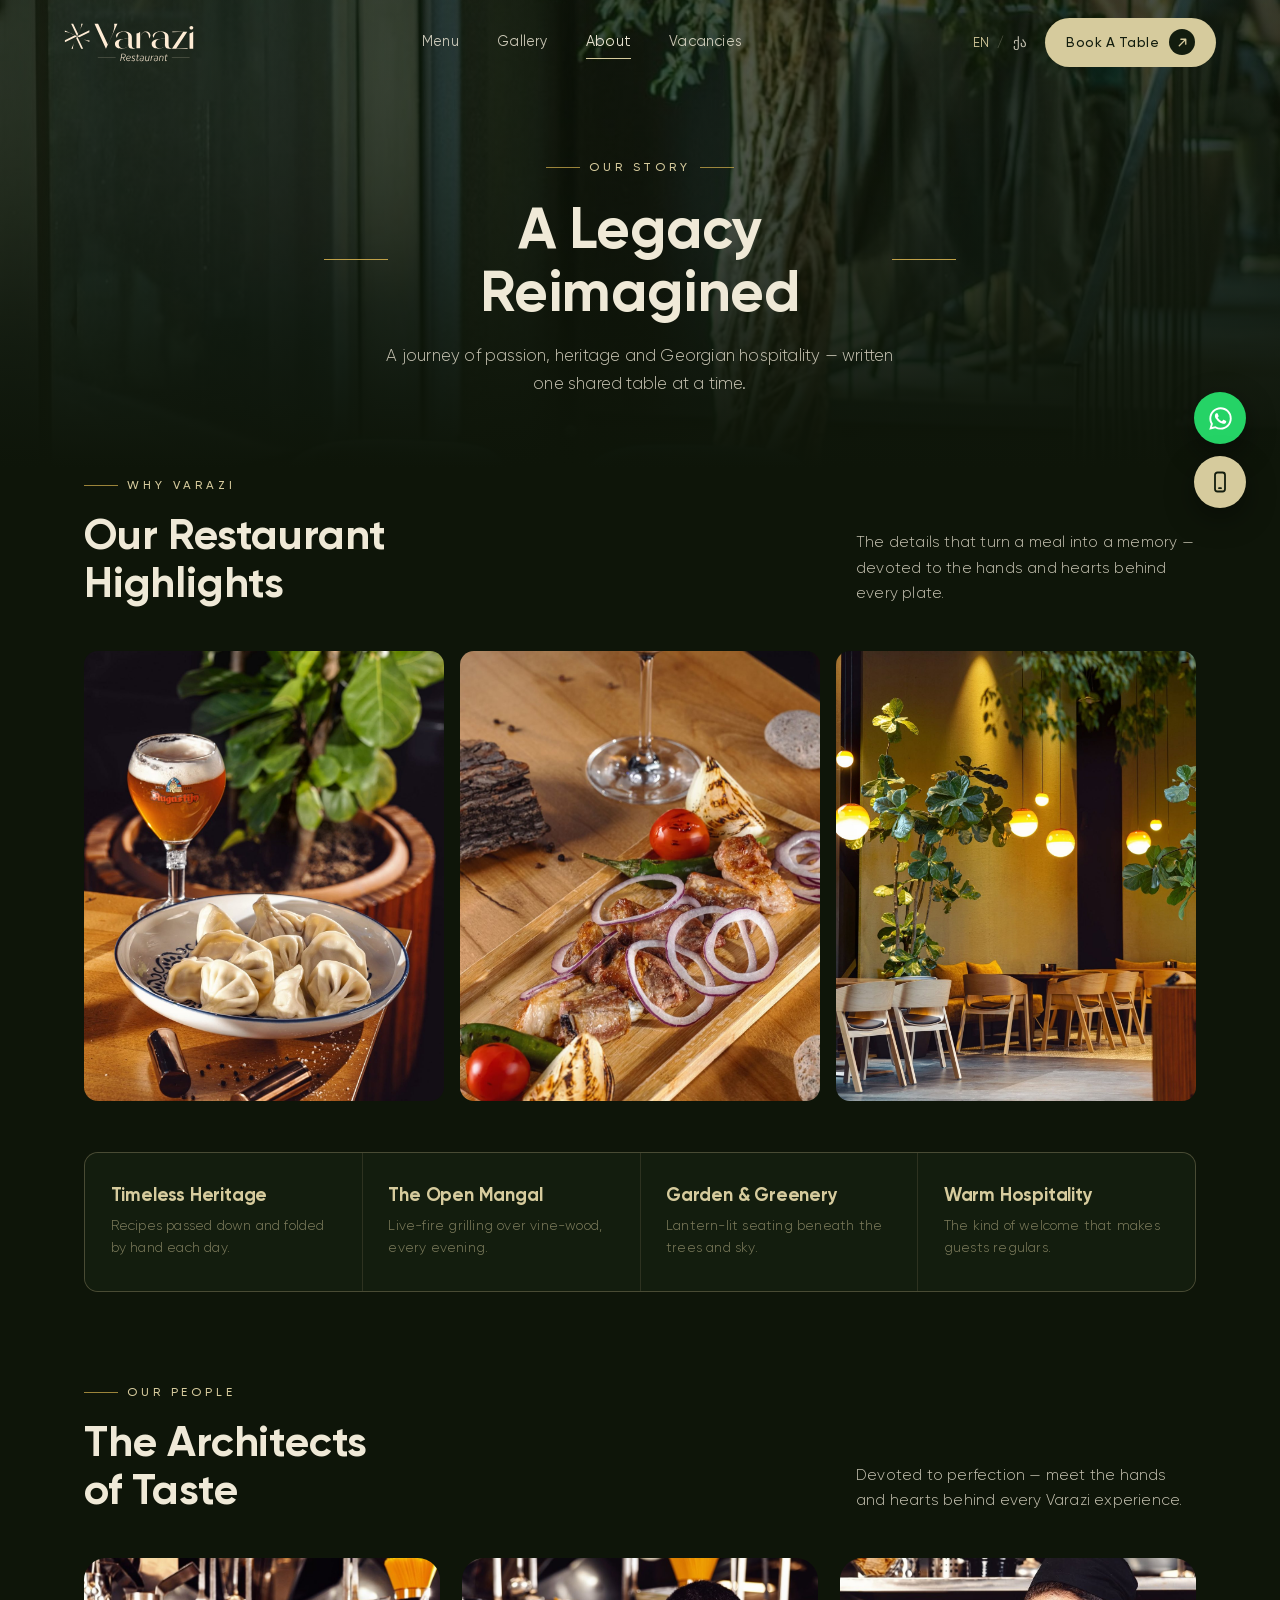
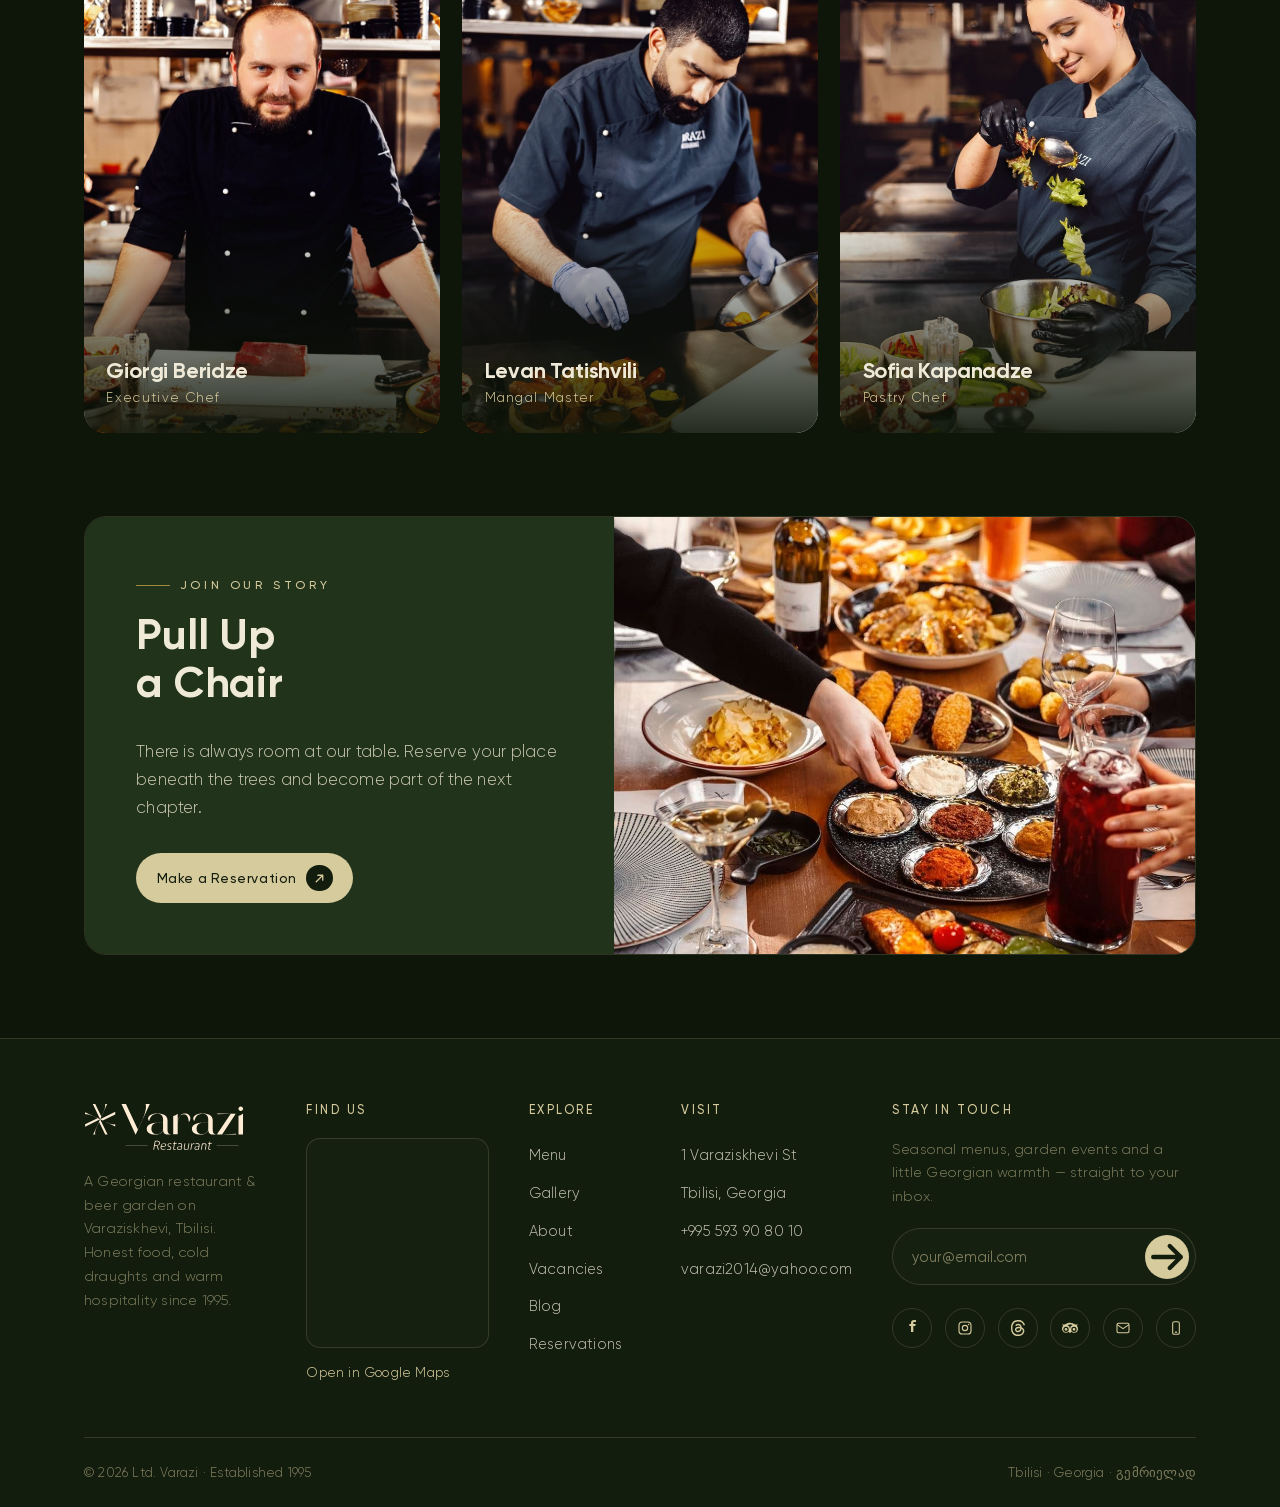
==== commit 228f1d82: "Update website (Mon 07/20/2026 22:44:10.65)" ====
--- a/about.html
+++ b/about.html
@@ -8,7 +8,7 @@
 <meta name="description" content="The story of Varazi — three decades of Georgian hospitality, mangal grills and an open-air beer garden on Varaziskhevi, Tbilisi, since 1995." />
 <link rel="preconnect" href="https://fonts.googleapis.com" />
 <link rel="preconnect" href="https://fonts.gstatic.com" crossorigin />
-<link rel="stylesheet" href="assets/css/styles.css?v=19" />
+<link rel="stylesheet" href="assets/css/styles.css?v=20" />
 </head>
 <body>
 
@@ -204,6 +204,6 @@
 })();
 </script>
 <script src="assets/js/i18n.js?v=3"></script>
-<script src="assets/js/main.js?v=7"></script>
+<script src="assets/js/main.js?v=8"></script>
 </body>
 </html>
--- a/assets/css/styles.css
+++ b/assets/css/styles.css
@@ -573,6 +573,9 @@
 
 /* ---------- Gallery: video ---------- */
 .video-grid{display:grid;grid-template-columns:repeat(3,1fr);gap:1.2rem}
+/* Gallery video tab: one landscape feature, then the vertical reels — same cards as the home page */
+.video-feature{max-width:840px;margin:0 auto clamp(1.2rem,2.5vw,2rem)}
+.reel-grid{display:grid;grid-template-columns:repeat(5,1fr);gap:1rem}
 .video-card{position:relative;display:block;border-radius:var(--radius);overflow:hidden;aspect-ratio:16/9;background:var(--green-900);border:1px solid var(--line)}
 .video-card img{width:100%;height:100%;object-fit:cover;transition:transform 1s var(--ease)}
 .video-card:hover img{transform:scale(1.06)}
@@ -588,6 +591,16 @@
 .video-play svg{width:22px;height:22px;margin-left:2px}
 .video-card:hover .video-play{transform:translate(-50%,-50%) scale(1.1);background:var(--gold)}
 .video-cap{position:absolute;left:1.1rem;right:1.1rem;bottom:.9rem;z-index:2;font-size:.9rem;color:var(--cream);font-family:var(--serif)}
+/* Clips play here on the site instead of opening Instagram.
+   Reels are vertical, so the frame defaults to 9:16 and widens for landscape clips. */
+.vbox-frame{
+  width:min(420px,92vw);aspect-ratio:9/16;max-height:84vh;
+  border-radius:var(--radius);overflow:hidden;background:#000;box-shadow:0 30px 80px rgba(0,0,0,.6)
+}
+.vbox-frame.wide{width:min(980px,92vw);aspect-ratio:16/9}
+/* Instagram supplies its own chrome and white background — give it room instead of a fixed ratio */
+.vbox-frame.ig{width:min(400px,92vw);aspect-ratio:auto;height:min(84vh,720px);background:#fff}
+.vbox-frame iframe,.vbox-frame video{width:100%;height:100%;border:0;display:block}
 
 /* ============================================================
    INSTAGRAM REELS
@@ -655,30 +668,41 @@
 html.js.intro-on .intro{
   display:grid;place-items:center;overflow:hidden;   /* clips the mark as it grows past the edges */
   position:fixed;inset:0;z-index:200;background:var(--green-950);
-  animation:intro-failsafe .6s var(--ease) 4s forwards;
-}
+  animation:intro-failsafe .6s var(--ease) 5.5s forwards;   /* only if the script never runs */
+}
+/* The symbol fills the viewport and makes one slow half-turn, like a lock
+   being turned open — then the sheet lifts off it. The SVG carries its own
+   faded gradients, so it is painted as an image rather than a flat mask.
+
+   Rotation uses the individual `rotate` property and the exit uses `scale`,
+   deliberately kept apart: if both rode on `transform`, cancelling the
+   animation at exit would reset the turn to 0deg and the mark would visibly
+   jump backwards. Kept separate, the turn simply carries on through the fade. */
 .intro-mark{
-  width:clamp(56px,9vw,88px);height:clamp(56px,9vw,88px);
-  background:var(--gold);
-  -webkit-mask:url('../icons/varazi-mark.svg') center/contain no-repeat;
-  mask:url('../icons/varazi-mark.svg') center/contain no-repeat;
-  animation:mark-spin 1.7s linear infinite;
-  /* Grown via width/height rather than scale: a transform would just stretch
-     the rasterised mask and the thin arms would go soft at this magnification. */
-  transition:width .6s cubic-bezier(.5,0,.75,0),height .6s cubic-bezier(.5,0,.75,0);
-}
+  width:104vmax;height:104vmax;
+  background:url('../img/intro-symbol.svg') center/contain no-repeat;
+  rotate:0deg;
+  animation:intro-turn 3.1s cubic-bezier(.4,0,.25,1) forwards;
+  /* Opacity runs longer than the scale and on a near-symmetric curve, so the
+     mark holds its presence a moment before thinning out across a long tail
+     rather than dropping away the instant the exit begins. */
+  transition:scale 1.15s var(--ease),opacity 1.35s cubic-bezier(.45,0,.55,1);
+}
+@keyframes intro-turn{from{rotate:0deg}to{rotate:180deg}}
+
 /* Hold the page still behind the sheet */
 html.js.intro-on:not(.intro-done) body{overflow:hidden}
 
-/* The exit: the mark swells past the edges, then the sheet fades off it */
-html.js.intro-on.intro-done .intro-mark{width:110vmax;height:110vmax}
+/* The exit: the turn keeps easing to its stop while the mark opens out and fades,
+   then the sheet follows it off a beat later so the two fades overlap. */
+html.js.intro-on.intro-done .intro-mark{scale:1.12;opacity:0}
 html.js.intro-on.intro-done .intro{
   animation:none;opacity:0;visibility:hidden;
-  transition:opacity .43s var(--ease) .17s,visibility 0s linear .6s;
+  transition:opacity .95s var(--ease) .4s,visibility 0s linear 1.35s;
 }
 @keyframes intro-failsafe{to{opacity:0;visibility:hidden}}
 @media(prefers-reduced-motion:reduce){
-  .intro-mark{animation-duration:4s;transition-duration:.3s}
+  .intro-mark{animation:none;rotate:none;transition-duration:.3s}
 }
 
 /* ============================================================
@@ -828,6 +852,7 @@
   .menu-feature-img{aspect-ratio:16/10}
   .gal-grid{grid-template-columns:repeat(3,1fr)}
   .video-grid{grid-template-columns:repeat(2,1fr)}
+  .reel-grid{grid-template-columns:repeat(3,1fr)}
   .vacancy{flex-direction:column;align-items:flex-start;gap:.6rem}
 }
 @media(max-width:560px){
@@ -840,6 +865,7 @@
   html.lang-ka .section-title{font-size:1.4rem}
   .gal-grid{grid-template-columns:repeat(2,1fr)}
   .video-grid{grid-template-columns:1fr}
+  .reel-grid{grid-template-columns:repeat(2,1fr)}
   /* three tall photos would run very long on a phone — go one-up and wide */
   .gallery-row.trio{grid-template-columns:1fr}
   .gallery-row.trio figure{aspect-ratio:16/10}
